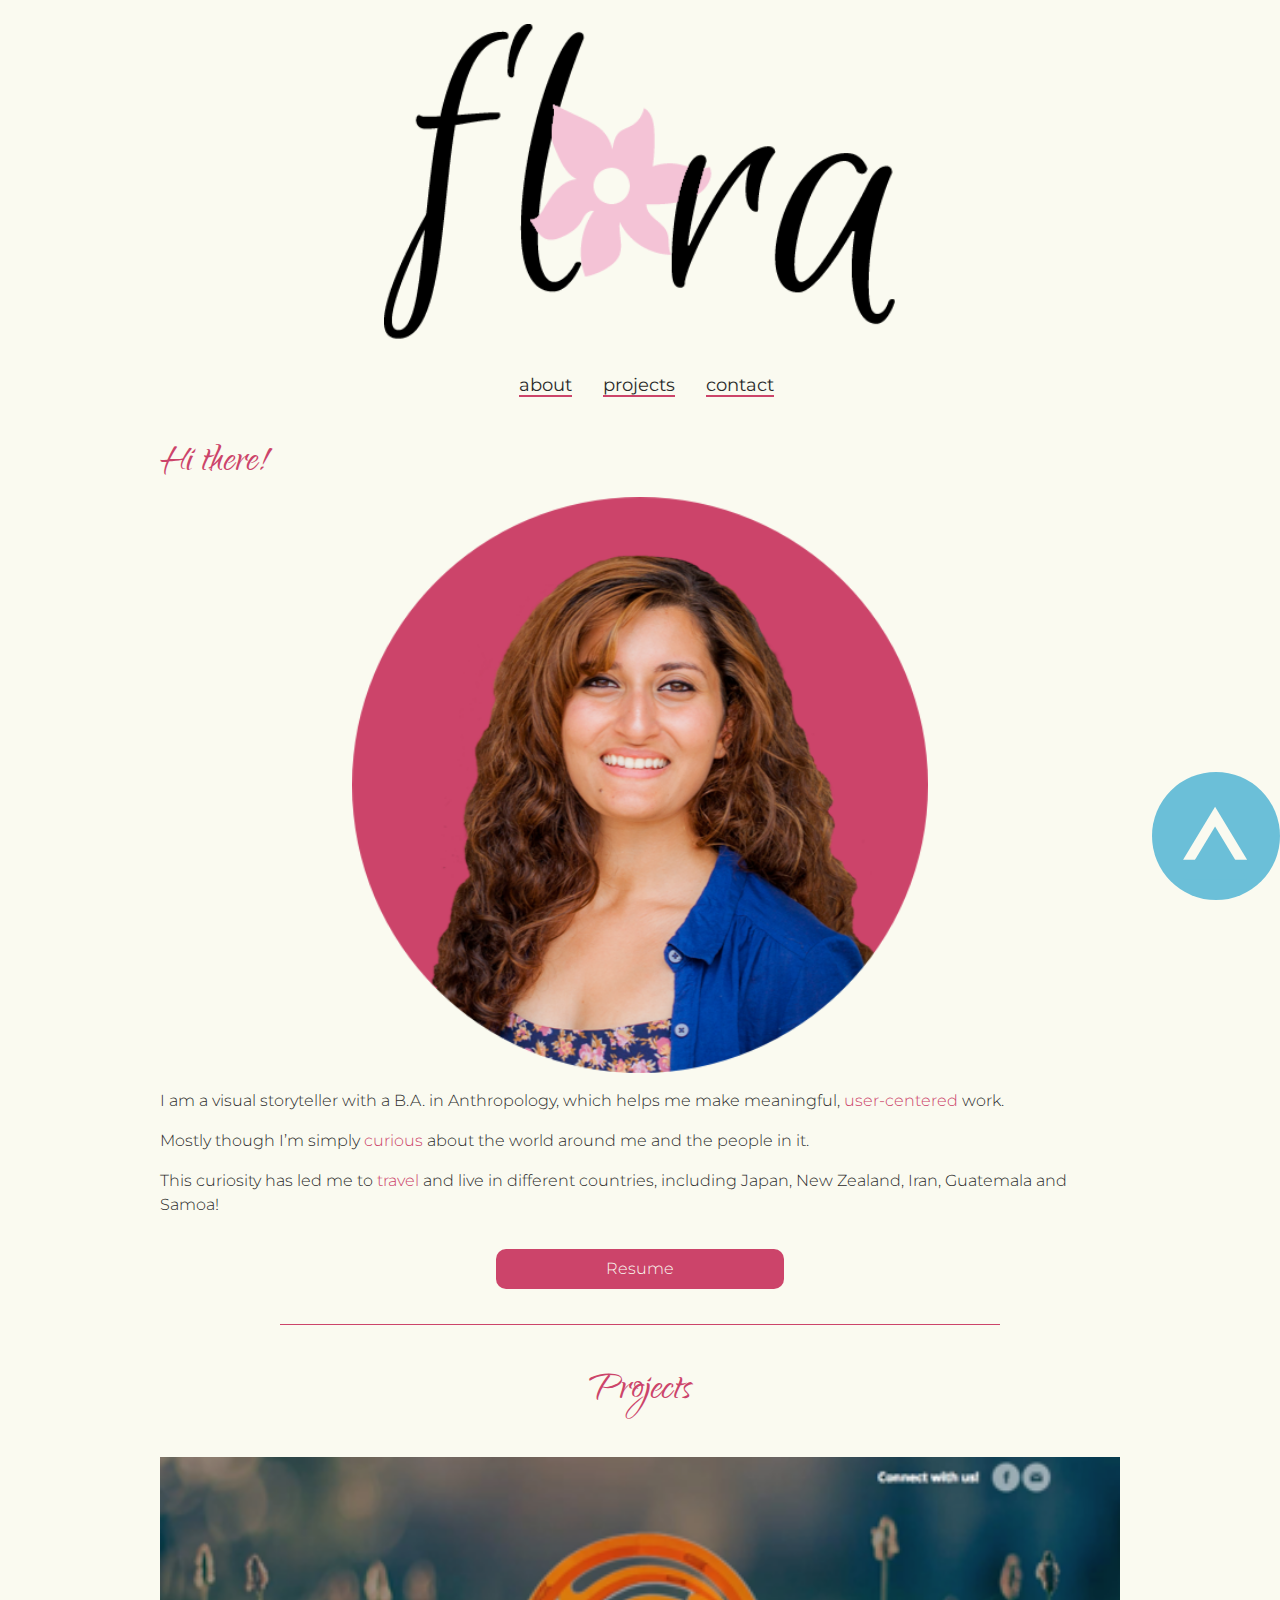
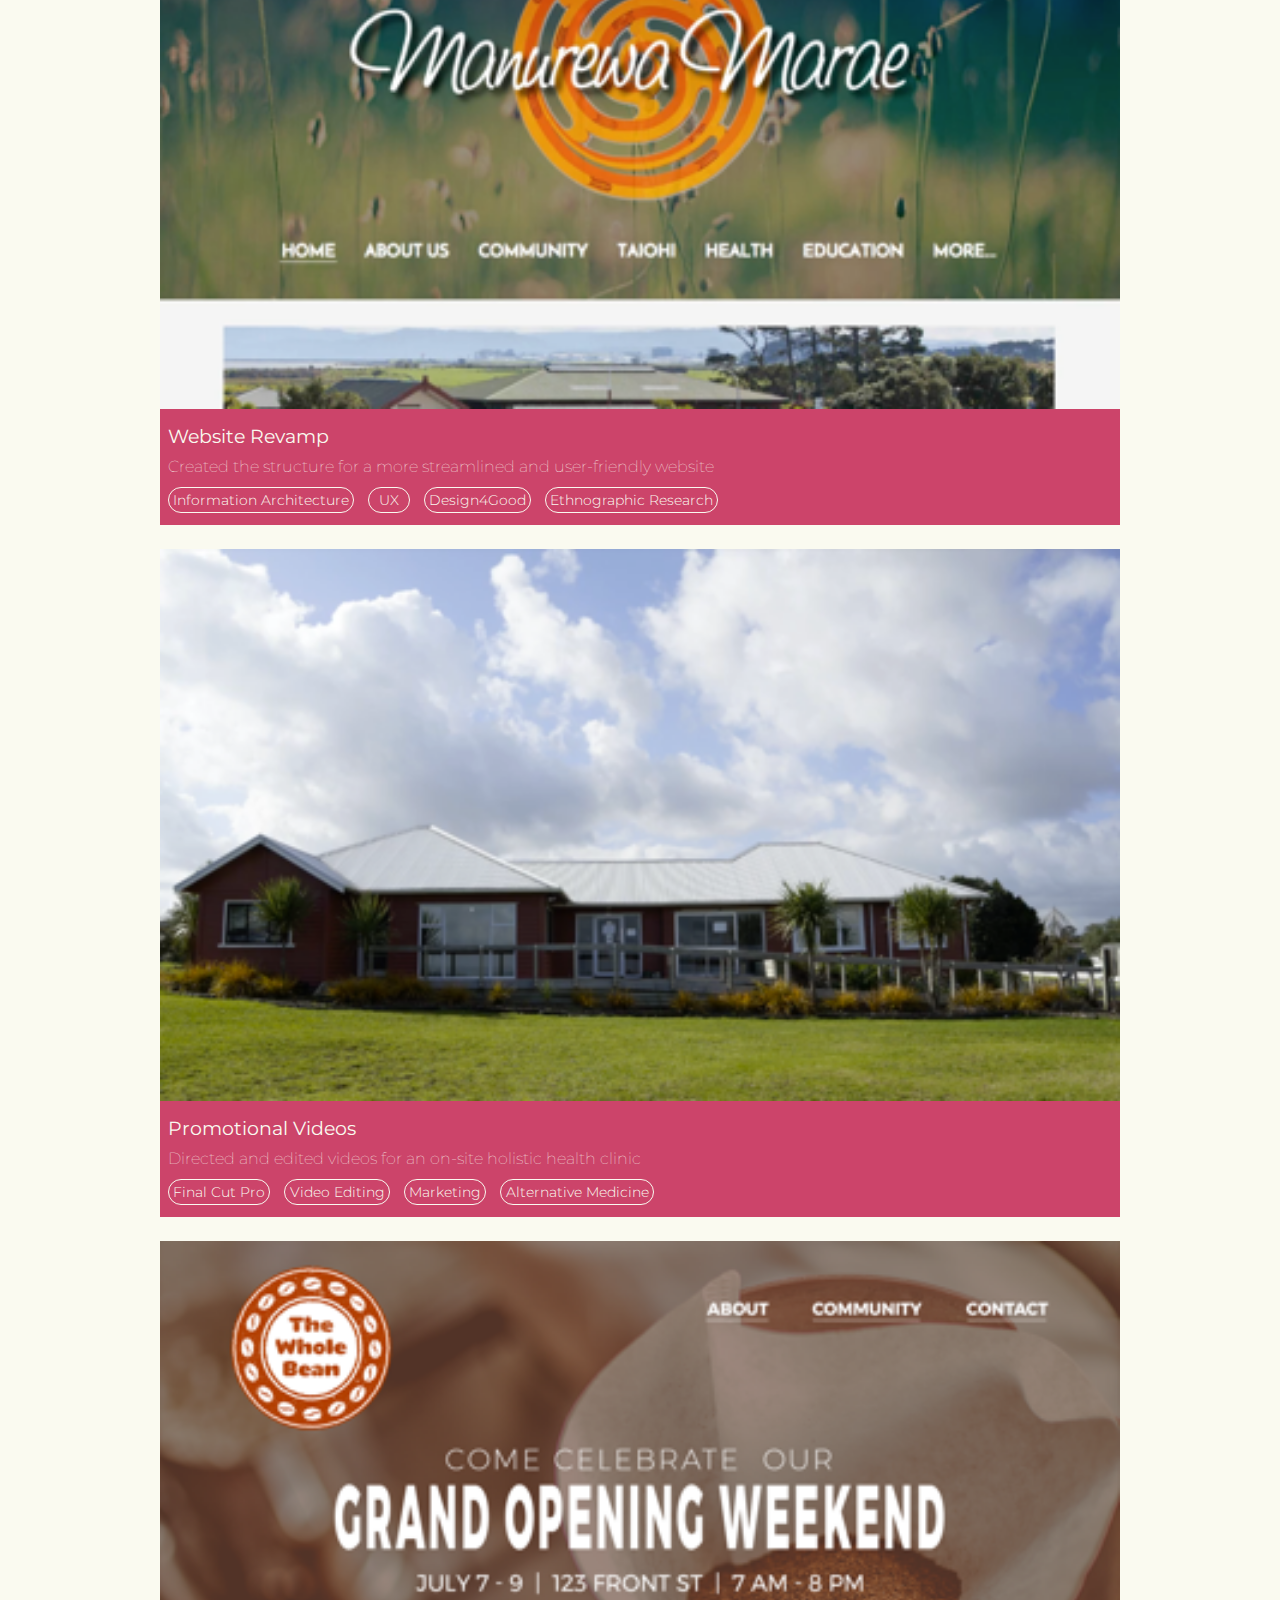
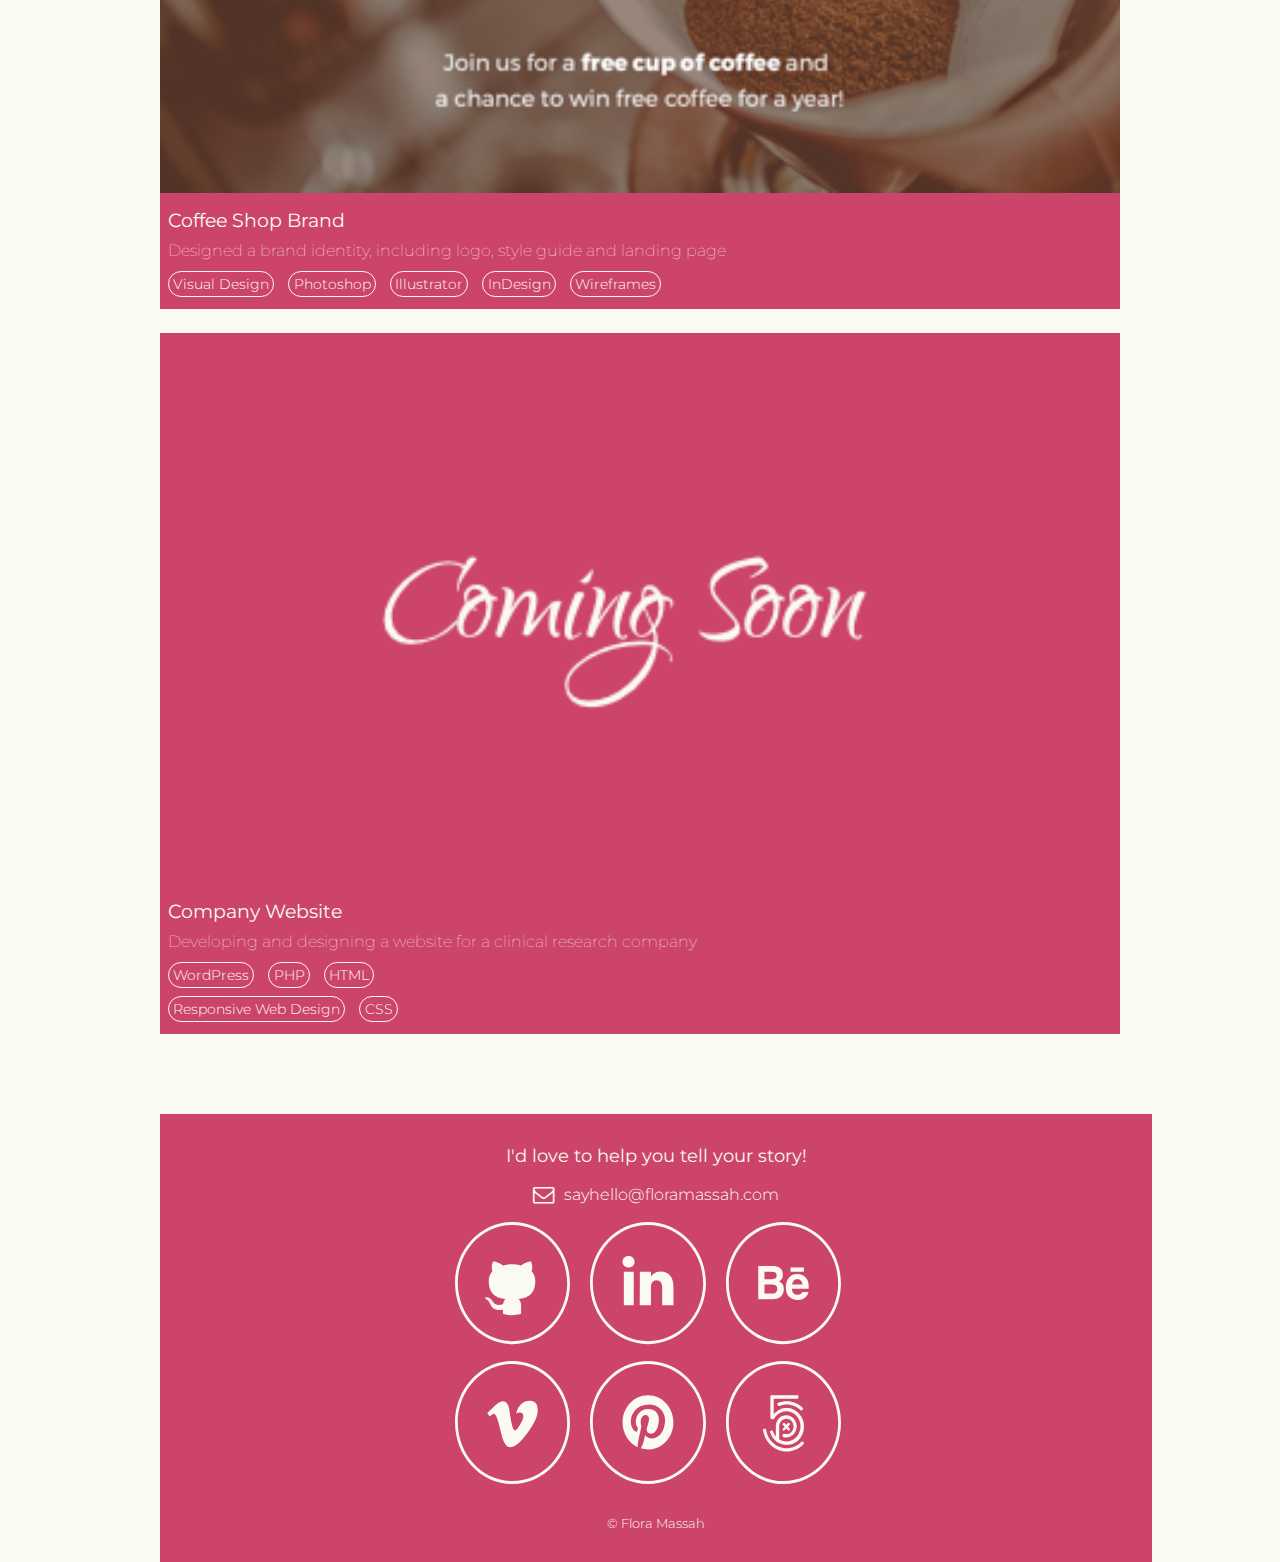
==== index.html @ 082629a6 "added jquery scroll to top" ====
<!doctype html>
<html class="no-js" lang="">
    <head>
        <meta charset="utf-8">
        <meta http-equiv="x-ua-compatible" content="ie=edge">
        <title>Flora Massah | Visual Storyteller</title>
        <meta name="description" content="">
        <meta name="viewport" content="width=device-width, initial-scale=1">

        <link rel="apple-touch-icon" href="apple-touch-icon.png">
        <!-- Place favicon.ico in the root directory -->

        <link rel="stylesheet" href="css/normalize.css">
        <link rel="stylesheet" href="css/main.css">
        <link rel="stylesheet" href="https://cdnjs.cloudflare.com/ajax/libs/font-awesome/4.7.0/css/font-awesome.min.css">
        <link href="https://fonts.googleapis.com/css?family=Montserrat:200,300,300i,400,500%7CQwigley" rel="stylesheet">
        <script src="js/vendor/modernizr-2.8.3.min.js"></script>
    </head>
    <body>
        <!--[if lt IE 8]>
            <p class="browserupgrade">You are using an <strong>outdated</strong> browser. Please <a href="http://browsehappy.com/">upgrade your browser</a> to improve your experience.</p>
        <![endif]-->

        <!-- Add your site or application content here -->
        
        <header id="mobile-nav">
            <h1 id="logo"><a href="#"><img src="img/flora-logo.svg" alt="flora logo"></a></h1>
                <ul class="nav">
                    <li><a href="#about">about</a></li>
                    <li><a href="#projects">projects</a></li>
                    <li><a href="#contact">contact</a></li>
                </ul>
        </header>

        <header id="desktop-nav">
            <nav>
                <ul>
                    <li><a href="#about">about</a></li>
                    <li><a href="#projects">projects</a></li>
                    <li><a href="index.html"><img src="img/flora-logo.png" id="logo" alt="flora logo"></a></li>
                    <li><a href="https://drive.google.com/file/d/0B3CVqld6lpgDQUM4UW9wa2tUMTQ/view?usp=sharing
" target="_blank">resume</a></li>
                    <li><a href="#contact">contact</a></li>
                </ul>
            </nav>
        </header>


        <main>
            <section id="mobile-about">
                <article class="about-description">
                    <h1>Hi there!</h1>
                    <figure class="about-photo">
                        <img src="img/mobile-photo.png" alt="flora photo">
                    </figure>                    
                    <p>I am a visual storyteller with a B.A. in Anthropology, which helps me make meaningful, <span>user-centered</span> work.</p>
                    <p>Mostly though I’m simply <span>curious</span> about the world around me and the people in it.</p>
                    <p>This curiosity has led me to <span>travel</span> and live in different countries, including Japan, New Zealand, Iran, Guatemala and Samoa!</p>
                    <a href="https://drive.google.com/file/d/0B3CVqld6lpgDQUM4UW9wa2tUMTQ/view?usp=sharing
" target="_blank"><button class="btn">Resume</button></a>
                </article>
                <div class="border"></div>
            </section>

            <section id="desktop-about">
                <article class="about-description">
                    <h1>Hi there!</h1>
                    <p>I am a visual storyteller with a B.A. in Anthropology, which helps me make meaningful, <span>user-centered</span> work.</p>
                    <p>Mostly though I’m simply <span>curious</span> about the world around me and the people in it.</p>
                    <p>This curiosity has led me to <span>travel</span> and live in different countries, including Japan, New Zealand, Iran, Guatemala and Samoa!</p>
                </article>
                <figure class="about-photo">
                    <img src="img/photo-no-bkgd.png" alt="flora photo">
                </figure>
            </section>

            <section id="projects">
                <h1>Projects</h1>
                <div class="work-card">
                    <img src="img/work-card-mm.png" alt="website revamped preview photo">
                    <article class="work-info">
                        <h3>Website Revamp</h3>
                        <p>Created the structure for a more streamlined and user-friendly website</p>
                        <ul>
                            <li>Information Architecture</li>
                            <li id="ux">UX</li>
                            <li>Design4Good</li>
                            <li>Ethnographic Research</li>
                        </ul>
                    </article>
                </div>
                <div class="work-card">
                    <img src="img/work-card-oranga.png" alt="promotional videos preview photo">
                    <article class="work-info">
                        <h3>Promotional Videos</h3>
                        <p>Directed and edited videos for an on-site holistic health clinic</p>
                        <ul>
                            <li>Final Cut Pro</li>
                            <li>Video Editing</li>
                            <li>Marketing</li>
                            <li>Alternative Medicine</li>
                        </ul>
                    </article>
                </div>
                <div class="work-card">
                    <img src="img/work-card-cafe.png" alt="coffee shop brand preview photo">
                    <article class="work-info">
                        <h3>Coffee Shop Brand</h3>
                        <p>Designed a brand identity, including logo, style guide and landing page</p>
                        <ul>
                            <li>Visual Design</li>
                            <li>Photoshop</li>
                            <li>Illustrator</li>
                            <li>InDesign</li>
                            <li>Wireframes</li>
                        </ul>
                    </article>
                </div>
                <div class="work-card">
                    <!--<div class="work-photo-preview" id="coming-soon"></div>-->
                    <img src="img/work-card-coming.png" alt="coming soon">
                    <article class="work-info">
                        <h3>Company Website</h3>
                        <p>Developing and designing a website for a clinical research company</p>
                        <ul>
                            <li>WordPress</li>
                            <li>PHP</li>
                            <li>HTML</li>
                            <br><li>Responsive Web Design</li>
                            <li>CSS</li></br>
                        </ul>
                    </article>
                </div>
                <a href="#" class="back-to-top" style="display: inline;">
                    <img src="img/scroll-to-top.svg">
                </a>
            </section>
            

            <footer id="contact">
                <h2>I'd love to help you tell your story!</h2>
                    <a href="mailto:flora.massah@gmail.com"><i class="fa fa-envelope-o fa-lg"></i>sayhello@floramassah.com</a>
                    <ul>
                        <li><a href="https://github.com/felor22" target="_blank"><img src="img/social-github.svg" alt="github icon"/></a></li>
                        <li><a href="https://www.linkedin.com/in/floramassah" target="_blank"><img src="img/social-linkedin.svg" alt="linkedin icon"/></a></li>
                        <li><a href="https://www.behance.net/floramassa47f7" target="_blank"><img src="img/social-behance.svg" alt="behance icon"/></a></li>
                    </ul>
                    <ul>
                        <li><a href="https://vimeo.com/floramassah" target="_blank"><img src="img/social-vimeo.svg" alt="vimeo icon"/></a></li>
                        <li><a href="https://www.pinterest.com/felor22/" target="_blank"><img src="img/social-pinterest.svg" alt="pinterest icon"/></a></li>
                        <li><a href="https://500px.com/floramassah" target="_blank"><img src="img/social-pixels.svg" alt="five hundred pixels icon"/></a></li>         
                    </ul>
                    <p>© Flora Massah</p>
            </footer>

        </main>


        <script src="https://code.jquery.com/jquery-1.12.0.min.js"></script>
        <script>window.jQuery || document.write('<script src="js/vendor/jquery-1.12.0.min.js"><\/script>')</script>
        <script src="js/plugins.js"></script>
        <script src="js/main.js"></script>

        <!-- Google Analytics: change UA-XXXXX-X to be your site's ID. -->
        <script>
            (function(b,o,i,l,e,r){b.GoogleAnalyticsObject=l;b[l]||(b[l]=
            function(){(b[l].q=b[l].q||[]).push(arguments)});b[l].l=+new Date;
            e=o.createElement(i);r=o.getElementsByTagName(i)[0];
            e.src='https://www.google-analytics.com/analytics.js';
            r.parentNode.insertBefore(e,r)}(window,document,'script','ga'));
            ga('create','UA-XXXXX-X','auto');ga('send','pageview');
        </script>
    </body>
</html>
---- css/main.css ----
/*! HTML5 Boilerplate v5.3.0 | MIT License | https://html5boilerplate.com/ */

/*
 * What follows is the result of much research on cross-browser styling.
 * Credit left inline and big thanks to Nicolas Gallagher, Jonathan Neal,
 * Kroc Camen, and the H5BP dev community and team.
 */

/* ==========================================================================
   Base styles: opinionated defaults
   ========================================================================== */

html {
    color: #222;
    font-size: 1em;
    line-height: 1.4;
}

/*
 * Remove text-shadow in selection highlight:
 * https://twitter.com/miketaylr/status/12228805301
 *
 * These selection rule sets have to be separate.
 * Customize the background color to match your design.
 */

::-moz-selection {
    background: #b3d4fc;
    text-shadow: none;
}

::selection {
    background: #b3d4fc;
    text-shadow: none;
}

/*
 * A better looking default horizontal rule
 */

hr {
    display: block;
    height: 1px;
    border: 0;
    border-top: 1px solid #ccc;
    margin: 1em 0;
    padding: 0;
}

/*
 * Remove the gap between audio, canvas, iframes,
 * images, videos and the bottom of their containers:
 * https://github.com/h5bp/html5-boilerplate/issues/440
 */

audio,
canvas,
iframe,
img,
svg,
video {
    vertical-align: middle;
}

/*
 * Remove default fieldset styles.
 */

fieldset {
    border: 0;
    margin: 0;
    padding: 0;
}

/*
 * Allow only vertical resizing of textareas.
 */

textarea {
    resize: vertical;
}

/* ==========================================================================
   Browser Upgrade Prompt
   ========================================================================== */

.browserupgrade {
    margin: 0.2em 0;
    background: #ccc;
    color: #000;
    padding: 0.2em 0;
}

/* ==========================================================================
   Author's custom styles
   ========================================================================== */


/* COLORS =======================================
Pink: #cc446a;
Light Cream: #fafaf0;
Light Blue: #;
================================================ */

/* Global ======================================= */
body,html {
    font-family: 'Montserrat', sans-serif;
    font-size: 16px;
    color: #2a2a2a;
    background-color: #fafaf0;
}

a {
    text-decoration: none;
    color: #2a2a2a;
}

p {
    font-size: 1em;
    line-height: 1.5;
    font-weight: 300;
}

h1 {
    color: #cc446a;
    font-size: 3em;
    font-family: 'Qwigley', cursive;
    font-weight: normal;
}

h3 {
    color: #fafaf0;
    font-size: 1.2em;
    font-weight: 400;
}

h2 {
    color: #fafaf0;
    font-size: 1.1em;
    font-weight: 400;
}

img {
    width: 100%;
    height: auto;
}

/* Header ======================================= */
#desktop-nav {
    display: none;
}

header {
    width: 100%;
    margin: 0 auto;
}

#logo {
    text-align: center;
    margin-top: 0.5em;
}

header img {
    width: 40%;
}

.nav {
    text-align: center;
}

.nav li {
    display: inline;
    margin-right: 1.7em;
}

.nav li a {
    font-size: 1.1em;
    font-weight: 400;
    border-bottom: 2px solid #cc446a;
}

/* Main Content ================================== */
main {
    width: 96%;
    padding: 0 2%;
    margin: auto;
    max-width: 960px;
}

/* About ============================== */
#desktop-about {
    display: none;
}

#mobile-about h1 {
    margin-bottom: 0;
}

#mobile-about p {
    text-align: left;
}

.about-photo {
    width: 60%;
    margin: 0 auto;
    height: auto;
}

#mobile-about span {
    color: #cc446a;
}

.btn {
    background-color: #cc446a;
    width: 30%;
    height: 2.5em;
    border: none;
    border-radius: 10px;
    color: #fafaf0;
    display: block;
    text-align: center;
    font-weight: 300;
    /*box-shadow: 2px 2px 0px #dadada;*/
    margin: 2em auto;
}

.border {
    width: 75%;
    margin: 0 auto;
    border-bottom: solid 1px #cc446a;
    padding-bottom: 0.2em;
}

/* Work ============================== */

#projects h1 {
    text-align: center;
}

.work-card {
    background-color: #cc446a;
    margin-bottom: 1.5em;
    color: #fafaf0;
}

.work-card img {
    width: 100%;
    height: auto;
    margin: 0;
    padding: 0;
}

.work-card h3 {
    margin-top: 0.75em;
    margin-bottom: 0.25em;
}

.work-card p {
    margin-top: 0;
    margin-bottom: 0.25em;
    font-weight: lighter;
}

.work-card ul {
    padding: 0;
    margin: 0;
}

.work-info {
    padding: 0 0.5em 0.5em 0.5em;
}

.work-info li {
    display: inline;
    text-align: left;
    border: solid 1px #fafaf0; 
    border-radius: 30px;
    padding: 0.3em;
    margin-right: 0.76em;
    line-height: 2.5em;
    font-weight: 300;
    font-size: 0.85em;
}

#ux {
    padding: 0.3em 0.7em;    
}

.back-to-top {
    margin: 0;
    position: fixed;
    bottom: 0;
    right: 0;
    width: 10%;
    height: auto;
    z-index: 100;    
}

/*#coming-soon {
    width: 100%;
    height: auto;
    background-color: #cc446a;
}*/

/* Footer ============================== */

footer {
    width: 100%;
    margin: auto;
    background-color: #cc446a;
    margin-top: 5em;
    padding: 1em;
    text-align: center;
}

footer img {
    width: 12%;
    height: auto;
}

footer ul {
    margin-top: 1em;
    padding: 0;
}

footer li {
    display: inline;
    margin-right: 1em;
}

footer a, footer p {
    color: #fafaf0;
    font-weight: 300;
}

i {
    padding-right: 0.5em;
}

footer p {
    font-size: 0.8em;
    padding-top: 1em;
}

/* ==========================================================================
   Helper classes
   ========================================================================== */

/*
 * Hide visually and from screen readers
 */

.hidden {
    display: none !important;
}

/*
 * Hide only visually, but have it available for screen readers:
 * http://snook.ca/archives/html_and_css/hiding-content-for-accessibility
 */

.visuallyhidden {
    border: 0;
    clip: rect(0 0 0 0);
    height: 1px;
    margin: -1px;
    overflow: hidden;
    padding: 0;
    position: absolute;
    width: 1px;
}

/*
 * Extends the .visuallyhidden class to allow the element
 * to be focusable when navigated to via the keyboard:
 * https://www.drupal.org/node/897638
 */

.visuallyhidden.focusable:active,
.visuallyhidden.focusable:focus {
    clip: auto;
    height: auto;
    margin: 0;
    overflow: visible;
    position: static;
    width: auto;
}

/*
 * Hide visually and from screen readers, but maintain layout
 */

.invisible {
    visibility: hidden;
}

/*
 * Clearfix: contain floats
 *
 * For modern browsers
 * 1. The space content is one way to avoid an Opera bug when the
 *    `contenteditable` attribute is included anywhere else in the document.
 *    Otherwise it causes space to appear at the top and bottom of elements
 *    that receive the `clearfix` class.
 * 2. The use of `table` rather than `block` is only necessary if using
 *    `:before` to contain the top-margins of child elements.
 */

.clearfix:before,
.clearfix:after {
    content: " "; /* 1 */
    display: table; /* 2 */
}

.clearfix:after {
    clear: both;
}

/* ==========================================================================
   EXAMPLE Media Queries for Responsive Design.
   These examples override the primary ('mobile first') styles.
   Modify as content requires.
   ========================================================================== */

@media only screen and (min-width: 35em) {
    /* Style adjustments for viewports that meet the condition */
}

@media print,
       (-webkit-min-device-pixel-ratio: 1.25),
       (min-resolution: 1.25dppx),
       (min-resolution: 120dpi) {
    /* Style adjustments for high resolution devices */
}

/* ==========================================================================
   Print styles.
   Inlined to avoid the additional HTTP request:
   http://www.phpied.com/delay-loading-your-print-css/
   ========================================================================== */

@media print {
    *,
    *:before,
    *:after,
    *:first-letter,
    *:first-line {
        background: transparent !important;
        color: #000 !important; /* Black prints faster:
                                   http://www.sanbeiji.com/archives/953 */
        box-shadow: none !important;
        text-shadow: none !important;
    }

    a,
    a:visited {
        text-decoration: underline;
    }

    a[href]:after {
        content: " (" attr(href) ")";
    }

    abbr[title]:after {
        content: " (" attr(title) ")";
    }

    /*
     * Don't show links that are fragment identifiers,
     * or use the `javascript:` pseudo protocol
     */

    a[href^="#"]:after,
    a[href^="javascript:"]:after {
        content: "";
    }

    pre,
    blockquote {
        border: 1px solid #999;
        page-break-inside: avoid;
    }

    /*
     * Printing Tables:
     * http://css-discuss.incutio.com/wiki/Printing_Tables
     */

    thead {
        display: table-header-group;
    }

    tr,
    img {
        page-break-inside: avoid;
    }

    img {
        max-width: 100% !important;
    }

    p,
    h2,
    h3 {
        orphans: 3;
        widows: 3;
    }

    h2,
    h3 {
        page-break-after: avoid;
    }
}
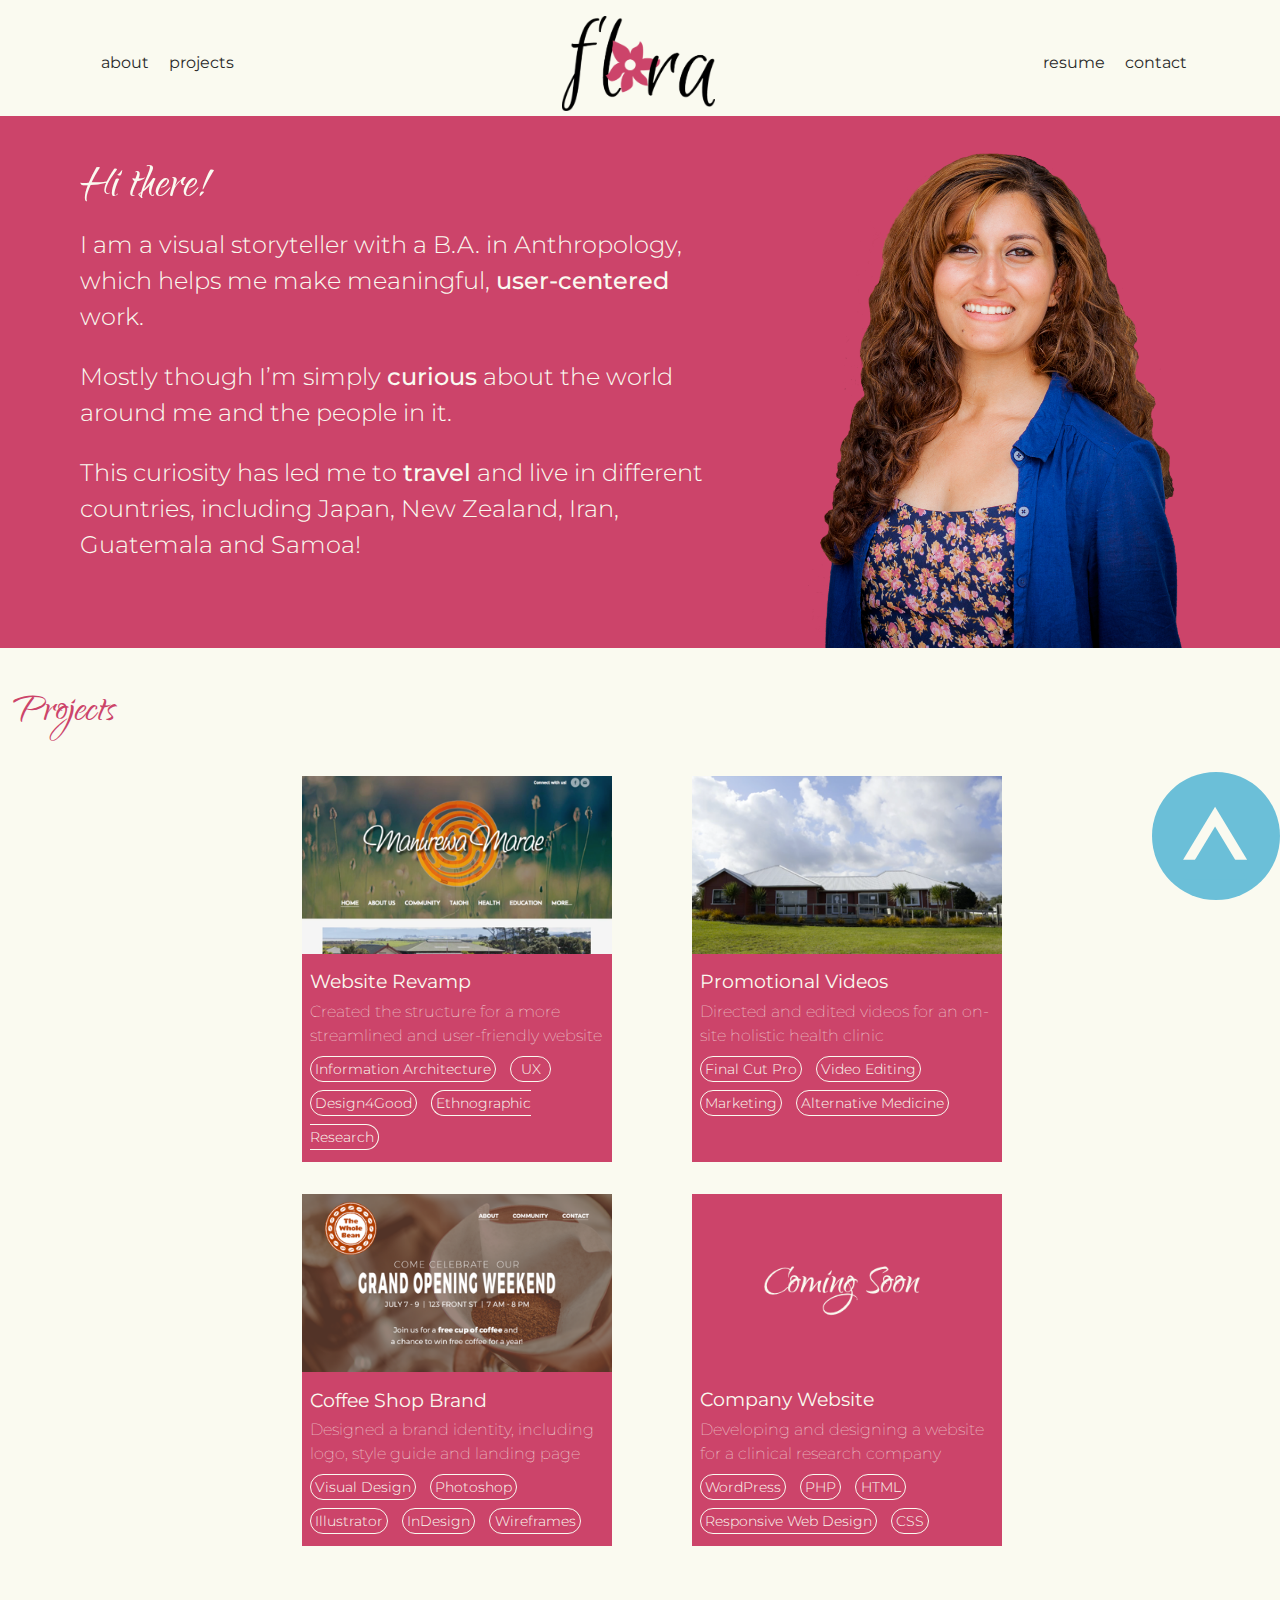
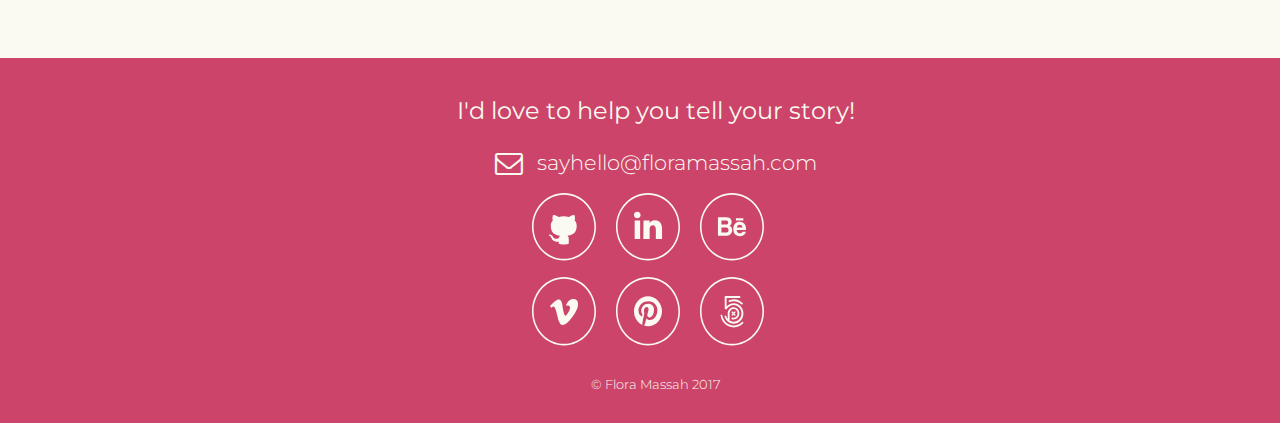
==== commit 0195a6a3: "added tablet and desktop versions" ====
--- a/index.html
+++ b/index.html
@@ -23,8 +23,8 @@
 
         <!-- Add your site or application content here -->
         
-        <header id="mobile-nav">
-            <h1 id="logo"><a href="#"><img src="img/flora-logo.svg" alt="flora logo"></a></h1>
+        <header id="mobile-header">
+            <h1 id="logo"><a href="#"><img src="img/flora-logo.png" alt="flora logo"></a></h1>
                 <ul class="nav">
                     <li><a href="#about">about</a></li>
                     <li><a href="#projects">projects</a></li>
@@ -32,16 +32,16 @@
                 </ul>
         </header>
 
-        <header id="desktop-nav">
+        <header id="header">
             <nav>
-                <ul>
-                    <li><a href="#about">about</a></li>
-                    <li><a href="#projects">projects</a></li>
-                    <li><a href="index.html"><img src="img/flora-logo.png" id="logo" alt="flora logo"></a></li>
-                    <li><a href="https://drive.google.com/file/d/0B3CVqld6lpgDQUM4UW9wa2tUMTQ/view?usp=sharing
+            <ul>
+                <li><a href="#about">about</a></li>
+                <li><a href="#projects">projects</a></li>
+                <li><a href="index.html"><img src="img/flora-logo.png" id="logo" alt="flora logo"></a></li>
+                <li><a href="https://drive.google.com/file/d/0B3CVqld6lpgDQUM4UW9wa2tUMTQ/view?usp=sharing
 " target="_blank">resume</a></li>
-                    <li><a href="#contact">contact</a></li>
-                </ul>
+                <li><a href="#contact">contact</a></li>
+            </ul>
             </nav>
         </header>
 
@@ -76,6 +76,7 @@
 
             <section id="projects">
                 <h1>Projects</h1>
+                <div class="work-grid">
                 <div class="work-card">
                     <img src="img/work-card-mm.png" alt="website revamped preview photo">
                     <article class="work-info">
@@ -131,7 +132,8 @@
                         </ul>
                     </article>
                 </div>
-                <a href="#" class="back-to-top" style="display: inline;">
+                </div>
+                <a href="#" class="back-to-top">
                     <img src="img/scroll-to-top.svg">
                 </a>
             </section>
@@ -150,7 +152,7 @@
                         <li><a href="https://www.pinterest.com/felor22/" target="_blank"><img src="img/social-pinterest.svg" alt="pinterest icon"/></a></li>
                         <li><a href="https://500px.com/floramassah" target="_blank"><img src="img/social-pixels.svg" alt="five hundred pixels icon"/></a></li>         
                     </ul>
-                    <p>© Flora Massah</p>
+                    <p>© Flora Massah 2017</p>
             </footer>
 
         </main>
--- a/css/main.css
+++ b/css/main.css
@@ -99,7 +99,7 @@
 /* COLORS =======================================
 Pink: #cc446a;
 Light Cream: #fafaf0;
-Light Blue: #;
+Light Blue: #6BBFD8;
 ================================================ */
 
 /* Global ======================================= */
@@ -146,7 +146,7 @@
 }
 
 /* Header ======================================= */
-#desktop-nav {
+#header {
     display: none;
 }
 
@@ -162,6 +162,7 @@
 
 header img {
     width: 40%;
+    height: auto;
 }
 
 .nav {
@@ -180,16 +181,27 @@
 }
 
 /* Main Content ================================== */
-main {
+/*main {
     width: 96%;
     padding: 0 2%;
     margin: auto;
     max-width: 960px;
+}*/
+
+main {
+    width: 100%;
+    padding: 0;
+    margin: 0;
 }
 
 /* About ============================== */
 #desktop-about {
     display: none;
+}
+
+#mobile-about {
+    width: 96%;
+    padding: 0 2%;
 }
 
 #mobile-about h1 {
@@ -231,7 +243,7 @@
     padding-bottom: 0.2em;
 }
 
-/* Work ============================== */
+/* Projects ============================== */
 
 #projects h1 {
     text-align: center;
@@ -239,7 +251,7 @@
 
 .work-card {
     background-color: #cc446a;
-    margin-bottom: 1.5em;
+    margin-bottom: 2em;
     color: #fafaf0;
 }
 
@@ -422,8 +434,193 @@
    Modify as content requires.
    ========================================================================== */
 
-@media only screen and (min-width: 35em) {
+@media only screen and (min-width: 768px) {
     /* Style adjustments for viewports that meet the condition */
+
+/* Nav Flexbox ==============================    
+    #mobile-header {
+        display: none;
+    }
+
+    #header {
+        display: flex;
+        justify-content: center;
+        padding: 0.5em 0;
+    }
+
+    #header img {
+        width: 20%;
+        height: auto;
+    }
+
+    #header nav {
+        display: flex; 
+        align-items: center;
+    }
+*/
+
+/* Nav ==============================   */
+    #mobile-header {
+        display: none;
+    } 
+
+    #header {
+        display: block;
+    }
+
+    nav {
+        height: 100px;
+        top: 0;
+        left: 0;
+        border-bottom: 3px solid #cc446a;
+    }
+
+    nav ul {
+        list-style: none;
+        text-align: center;
+        margin-right: 1em;
+    }
+    
+    nav ul li {
+        display: inline-block;
+        vertical-align: middle;
+        margin-right: 1em;
+    }
+
+    nav a:hover {
+        color: #cc446a;
+    }
+    
+
+    #header img {
+        width: 20%;
+        height: auto;
+        margin: 0;
+        padding: 0;
+    }
+
+/* About ============================== */
+    #mobile-about {
+        display: none;
+    }
+
+    #desktop-about {
+        display: flex;
+        background-color: #cc446a;
+        margin: 0;
+        padding: 0;
+    }
+
+    .about-description h1 {
+        color: #fafaf0;
+        margin-bottom: 0;
+        margin-top: 0.5em;
+    } 
+
+    .about-description p {
+        margin-top: 0;
+        font-size: 1.1em;
+    }
+
+    .about-description {
+        width: 50%;
+        padding-left: 5em;
+        margin: 0;
+        color: #fafaf0;
+        font-size: 1em;
+    }
+
+    span {
+        font-weight: 500;
+    }
+
+    .about-photo {
+        display: flex;
+        width: 30%;
+        height: auto;
+        padding-top: 2em;
+        align-items: flex-end;
+        padding-bottom: 0;
+        margin-bottom: 0;
+    }
+
+/* Projects ============================== */
+    #projects {
+        display: flex;
+        justify-content: center;
+        background-image: url("bkgd-icons.png");
+    }
+
+    #projects h1 {
+        font-size: 3em;
+    }
+
+    .work-grid {
+        width: 90%;
+        display: flex;
+        justify-content: center;
+        flex-wrap: wrap;
+        padding-top: 8em;
+    }
+
+    .work-card {
+        width: 310px;
+        height: auto;
+        margin-right: 1em;
+    }
+
+/* Footer ============================== */
+    footer h2 {
+        font-size: 1.4em;
+    }
+
+    footer a {
+        font-size: 1.3em;
+    }
+
+    footer img {
+        width: 7%;
+        height: auto;
+    }
+}  
+
+@media only screen and (min-width: 960px) {
+
+/* Nav ============================== */   
+    #header {
+        border-bottom: 2px solid #cc446a;
+    }
+
+/* About ============================== */   
+    .about-description h1 {
+        font-size: 3.5em;
+    }
+
+    .about-description p {
+        font-size: 1.5em;
+    }
+
+/* Projects ============================== */   
+    .work-card {
+        margin-right: 5em;
+    }
+
+    .work-card:hover {
+        opacity: 0.7;
+        background: #6BBFD8;
+        cursor: pointer;
+    }
+
+/* Footer ============================== */   
+    footer img {
+        width: 5%;
+        height: auto;
+    }
+
+    footer h2 {
+        font-size: 1.5em;
+    }
+
 }
 
 @media print,
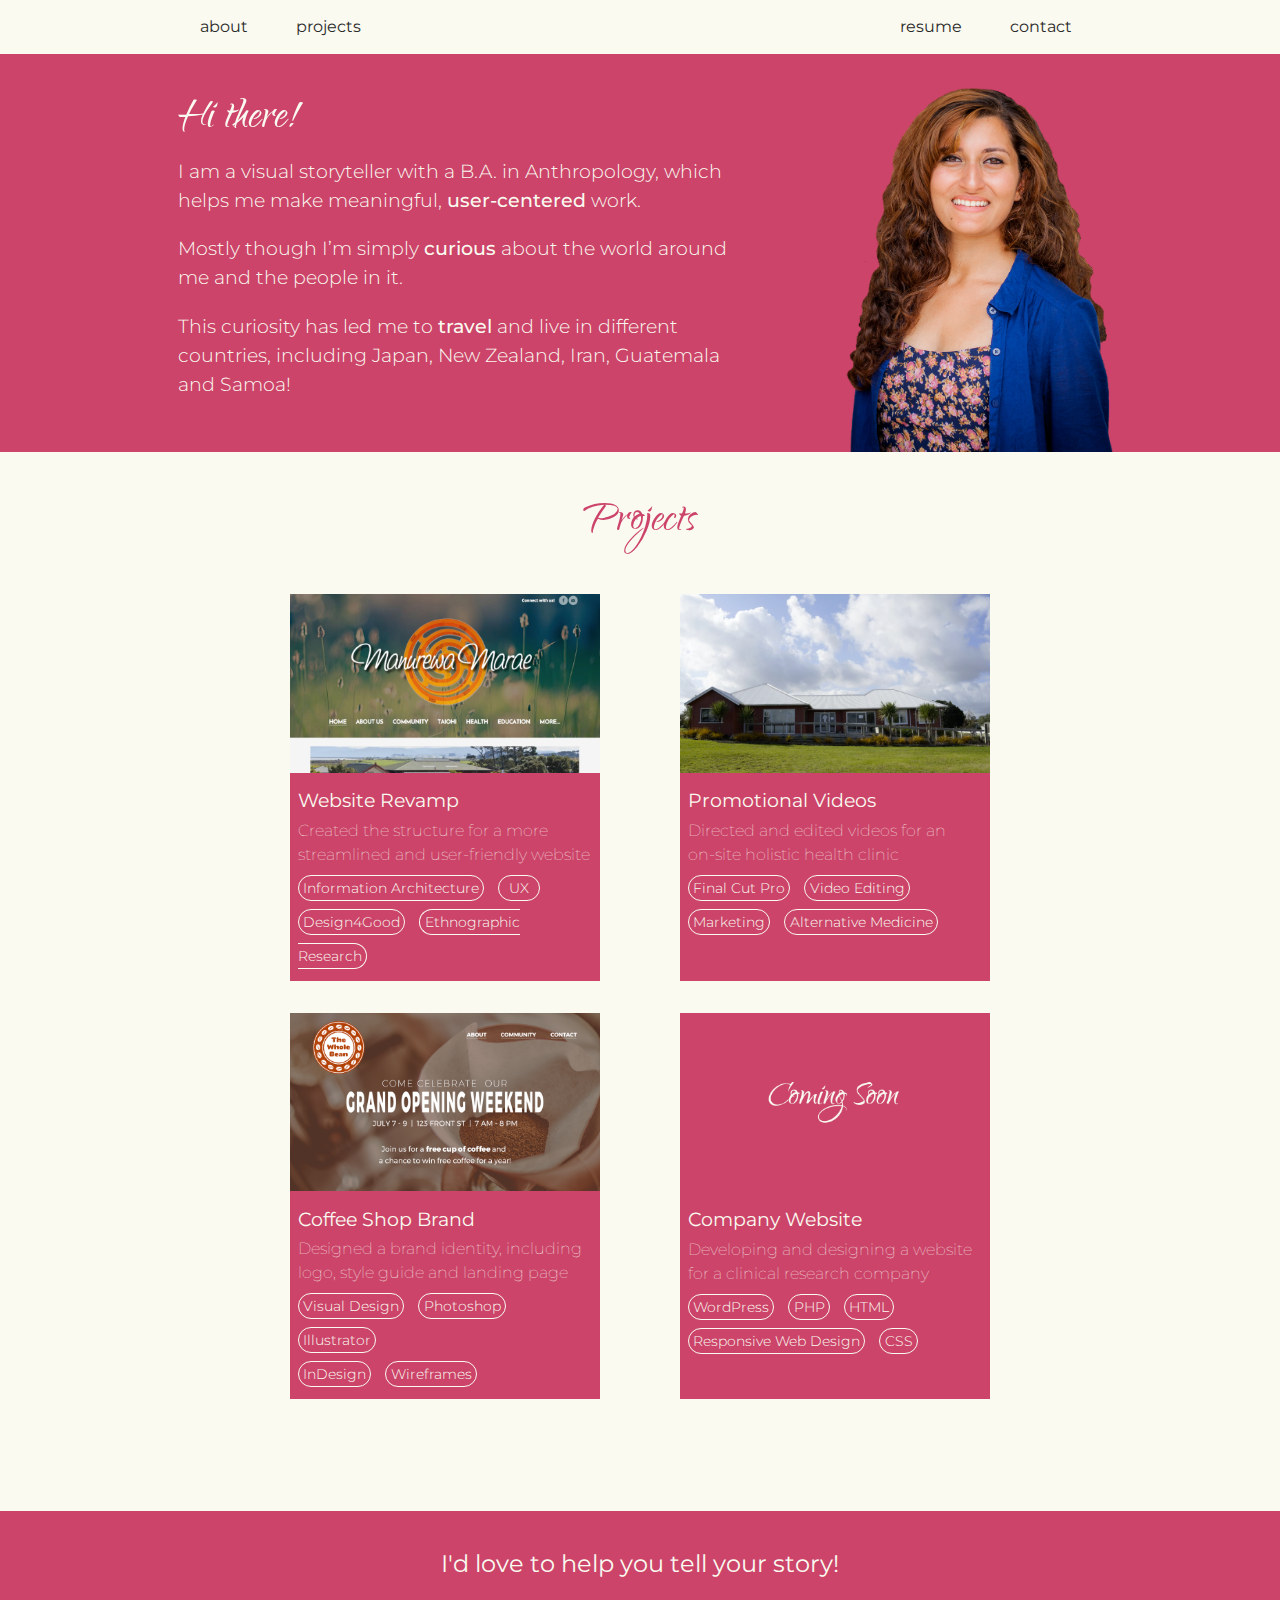
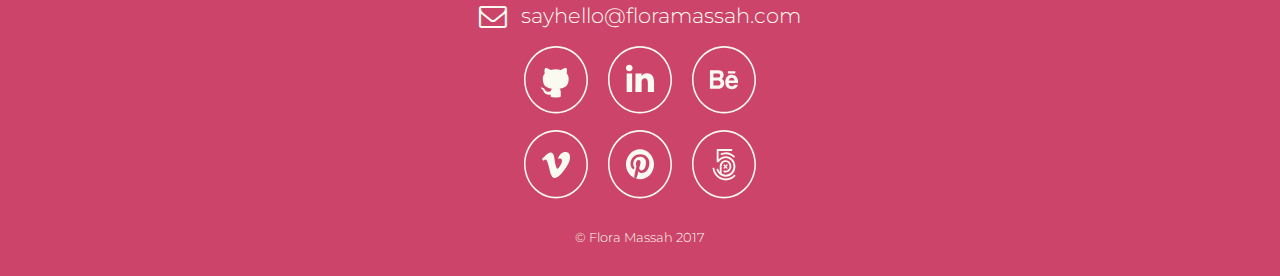
==== commit 393a698e: "everything fixed except nav" ====
--- a/index.html
+++ b/index.html
@@ -32,18 +32,38 @@
                 </ul>
         </header>
 
-        <header id="header">
+        <!--<header id="header">
             <nav>
             <ul>
                 <li><a href="#about">about</a></li>
                 <li><a href="#projects">projects</a></li>
-                <li><a href="index.html"><img src="img/flora-logo.png" id="logo" alt="flora logo"></a></li>
+                <li id="logo"><a href="index.html"><img src="img/flora-logo.png" id="logo" alt="flora logo"></a></li>
                 <li><a href="https://drive.google.com/file/d/0B3CVqld6lpgDQUM4UW9wa2tUMTQ/view?usp=sharing
 " target="_blank">resume</a></li>
                 <li><a href="#contact">contact</a></li>
             </ul>
             </nav>
-        </header>
+        </header>-->
+
+        <header id="header">
+            <div id="nav-wrapper">
+                <ul class="left-nav">
+                    <li><a href="#about">about</a></li>
+                    <li><a href="#projects">projects</a></li>
+                </ul>
+
+                <figure class="logo">
+                    <a href="#"><img src="img/flora-logo.png" alt="flora logo"></a>
+                </figure>
+
+                <ul class="right-nav">
+                    <li><a href="https://drive.google.com/file/d/0B3CVqld6lpgDQUM4UW9wa2tUMTQ/view?usp=sharing
+        " target="_blank">resume</a></li>
+                    <li><a href="#contact">contact</a></li>
+                </ul>
+            </div>
+        </header>       
+
 
 
         <main>
@@ -63,75 +83,80 @@
             </section>
 
             <section id="desktop-about">
-                <article class="about-description">
-                    <h1>Hi there!</h1>
-                    <p>I am a visual storyteller with a B.A. in Anthropology, which helps me make meaningful, <span>user-centered</span> work.</p>
-                    <p>Mostly though I’m simply <span>curious</span> about the world around me and the people in it.</p>
-                    <p>This curiosity has led me to <span>travel</span> and live in different countries, including Japan, New Zealand, Iran, Guatemala and Samoa!</p>
-                </article>
-                <figure class="about-photo">
-                    <img src="img/photo-no-bkgd.png" alt="flora photo">
-                </figure>
+                <div class="about-wrapper">
+                    <article class="about-description">
+                        <h1>Hi there!</h1>
+                        <p>I am a visual storyteller with a B.A. in Anthropology, which helps me make meaningful, <span>user-centered</span> work.</p>
+                        <p>Mostly though I’m simply <span>curious</span> about the world around me and the people in it.</p>
+                        <p>This curiosity has led me to <span>travel</span> and live in different countries, including Japan, New Zealand, Iran, Guatemala and Samoa!</p>
+                    </article>
+                    <figure class="about-photo">
+                        <img src="img/photo-no-bkgd.png" alt="flora photo">
+                        <!--<img src="img/photo-circle.png" alt="flora photo">-->
+                    </figure>
+                </div>
             </section>
 
             <section id="projects">
                 <h1>Projects</h1>
-                <div class="work-grid">
-                <div class="work-card">
-                    <img src="img/work-card-mm.png" alt="website revamped preview photo">
-                    <article class="work-info">
-                        <h3>Website Revamp</h3>
-                        <p>Created the structure for a more streamlined and user-friendly website</p>
-                        <ul>
-                            <li>Information Architecture</li>
-                            <li id="ux">UX</li>
-                            <li>Design4Good</li>
-                            <li>Ethnographic Research</li>
-                        </ul>
-                    </article>
-                </div>
-                <div class="work-card">
-                    <img src="img/work-card-oranga.png" alt="promotional videos preview photo">
-                    <article class="work-info">
-                        <h3>Promotional Videos</h3>
-                        <p>Directed and edited videos for an on-site holistic health clinic</p>
-                        <ul>
-                            <li>Final Cut Pro</li>
-                            <li>Video Editing</li>
-                            <li>Marketing</li>
-                            <li>Alternative Medicine</li>
-                        </ul>
-                    </article>
-                </div>
-                <div class="work-card">
-                    <img src="img/work-card-cafe.png" alt="coffee shop brand preview photo">
-                    <article class="work-info">
-                        <h3>Coffee Shop Brand</h3>
-                        <p>Designed a brand identity, including logo, style guide and landing page</p>
-                        <ul>
-                            <li>Visual Design</li>
-                            <li>Photoshop</li>
-                            <li>Illustrator</li>
-                            <li>InDesign</li>
-                            <li>Wireframes</li>
-                        </ul>
-                    </article>
-                </div>
-                <div class="work-card">
-                    <!--<div class="work-photo-preview" id="coming-soon"></div>-->
-                    <img src="img/work-card-coming.png" alt="coming soon">
-                    <article class="work-info">
-                        <h3>Company Website</h3>
-                        <p>Developing and designing a website for a clinical research company</p>
-                        <ul>
-                            <li>WordPress</li>
-                            <li>PHP</li>
-                            <li>HTML</li>
-                            <br><li>Responsive Web Design</li>
-                            <li>CSS</li></br>
-                        </ul>
-                    </article>
-                </div>
+                <div class="work-wrapper">
+                    <div class="work-grid">
+                        <div class="work-card">
+                            <img src="img/work-card-mm.png" alt="website revamped preview photo">
+                            <article class="work-info">
+                                <h3>Website Revamp</h3>
+                                <p>Created the structure for a more streamlined and user-friendly website</p>
+                                <ul>
+                                    <li>Information Architecture</li>
+                                    <li id="ux">UX</li>
+                                    <br><li>Design4Good</li>
+                                    <li>Ethnographic Research</li></br>
+                                </ul>
+                            </article>
+                        </div>
+                        <div class="work-card">
+                            <img src="img/work-card-oranga.png" alt="promotional videos preview photo">
+                            <article class="work-info">
+                                <h3>Promotional Videos</h3>
+                                <p>Directed and edited videos for an <br>on-site holistic health clinic</br></p>
+                                <ul>
+                                    <li>Final Cut Pro</li>
+                                    <li>Video Editing</li>
+                                    <br><li>Marketing</li>
+                                    <li>Alternative Medicine</li></br>
+                                </ul>
+                            </article>
+                        </div>
+                        <div class="work-card">
+                            <img src="img/work-card-cafe.png" alt="coffee shop brand preview photo">
+                            <article class="work-info">
+                                <h3>Coffee Shop Brand</h3>
+                                <p>Designed a brand identity, including logo, style guide and landing page</p>
+                                <ul>
+                                    <li>Visual Design</li>
+                                    <li>Photoshop</li>
+                                    <li>Illustrator</li>
+                                    <br><li>InDesign</li>
+                                    <li>Wireframes</li></br>
+                                </ul>
+                            </article>
+                        </div>
+                        <div class="work-card">
+                            <!--<div class="work-photo-preview" id="coming-soon"></div>-->
+                            <img src="img/work-card-coming.png" alt="coming soon">
+                            <article class="work-info">
+                                <h3>Company Website</h3>
+                                <p>Developing and designing a website for a clinical research company</p>
+                                <ul>
+                                    <li>WordPress</li>
+                                    <li>PHP</li>
+                                    <li>HTML</li>
+                                    <br><li>Responsive Web Design</li>
+                                    <li>CSS</li></br>
+                                </ul>
+                            </article>
+                        </div>
+                    </div>
                 </div>
                 <a href="#" class="back-to-top">
                     <img src="img/scroll-to-top.svg">
--- a/css/main.css
+++ b/css/main.css
@@ -161,17 +161,19 @@
 }
 
 header img {
-    width: 40%;
+    max-width: 40%;
     height: auto;
 }
 
 .nav {
     text-align: center;
+    padding: 0;
 }
 
 .nav li {
     display: inline;
-    margin-right: 1.7em;
+    margin-left: 0.75em;
+    margin-right: 0.75em;
 }
 
 .nav li a {
@@ -286,7 +288,7 @@
     display: inline;
     text-align: left;
     border: solid 1px #fafaf0; 
-    border-radius: 30px;
+    border-radius: 35px;
     padding: 0.3em;
     margin-right: 0.76em;
     line-height: 2.5em;
@@ -318,15 +320,14 @@
 
 footer {
     width: 100%;
-    margin: auto;
     background-color: #cc446a;
     margin-top: 5em;
-    padding: 1em;
+    padding: 1em 0;
     text-align: center;
 }
 
 footer img {
-    width: 12%;
+    width: 11%;
     height: auto;
 }
 
@@ -337,7 +338,8 @@
 
 footer li {
     display: inline;
-    margin-right: 1em;
+    margin-right: 0.5em;
+    margin-left: 0.5em;
 }
 
 footer a, footer p {
@@ -437,29 +439,84 @@
 @media only screen and (min-width: 768px) {
     /* Style adjustments for viewports that meet the condition */
 
-/* Nav Flexbox ==============================    
+/* Nav Flexbox ============================== */ 
     #mobile-header {
         display: none;
     }
 
+    /*#logo {
+        margin-right: 0;
+        padding-right: 0;
+        max-width: 60%;
+    }*/
+
     #header {
         display: flex;
         justify-content: center;
-        padding: 0.5em 0;
-    }
-
-    #header img {
-        width: 20%;
+        width: 100%;
+    }
+
+    #nav-wrapper {
+        display: flex;
+        max-width: 960px;
+    }
+
+    .logo img {
+        max-width: 50%;
+    }
+
+    #header ul {
+        width: 50%;
+        display: flex;
+    }
+
+    #header li {
+        list-style: none;
+        display: inline;
+    }
+
+    #left-nav {
+        order: 1;
+    }
+
+    #right-nav {
+        order: 3;
+    }
+
+
+    #header a {
+        margin-right: 3em;
+        display: flex;
+        align-items: center;
+    }
+
+    /*header ul {
+        margin: 0;
+        padding: 0;
+        list-style: none;
+        display: flex;
+        /*flex-wrap: wrap;
+        justify-content: space-around;
+    }
+
+    header a {
+        padding: 1.25em 1.5em;
+        display: flex;
+        align-items: center;
+    }
+
+    header a:hover {
+        color: #cc446a;
+    }
+
+    header img {
+        width: 30%;
         height: auto;
-    }
-
-    #header nav {
-        display: flex; 
-        align-items: center;
-    }
-*/
-
-/* Nav ==============================   */
+    }*/
+
+
+
+/* Nav ==============================
     #mobile-header {
         display: none;
     } 
@@ -498,19 +555,36 @@
         margin: 0;
         padding: 0;
     }
-
-/* About ============================== */
-    #mobile-about {
+*\
+
+/* About Float ==============================
+     #mobile-about {
         display: none;
     }
 
     #desktop-about {
-        display: flex;
+        display: block;
         background-color: #cc446a;
         margin: 0;
         padding: 0;
-    }
-
+        width: 100%;
+        height: 350px;
+    }
+
+    .about-wrapper {
+        max-width: 960px;
+        height: auto;
+        margin: 0 auto;
+        padding: 0;
+    }
+
+    .about-description {
+        width: 50%;
+        float: left;
+        color: #fafaf0;
+        padding-left: 3em;
+    }
+    
     .about-description h1 {
         color: #fafaf0;
         margin-bottom: 0;
@@ -522,12 +596,54 @@
         font-size: 1.1em;
     }
 
+    span {
+        font-weight: 500;
+    }
+
+    .about-photo {
+        float: left;
+        width: 30%;
+        height: auto;
+        padding-top: 3em;
+        margin-bottom: 0;
+    }*/
+
+    /* About ============================== */
+    #mobile-about {
+        display: none;
+    }
+
+    #desktop-about {
+        display: flex;
+        background-color: #cc446a;
+        margin: 0;
+        padding: 0;
+        justify-content: center;
+    }
+
+    .about-wrapper {
+        display: flex;
+        max-width: 960px;
+    }
+
+    .about-description h1 {
+        color: #fafaf0;
+        margin-bottom: 0;
+        margin-top: 0.5em;
+        font-size: 3em;
+    } 
+
+    .about-description p {
+        margin-top: 0;
+        font-size: 0.95em;
+    }
+
     .about-description {
-        width: 50%;
-        padding-left: 5em;
+        width: 60%;
+        padding-left: 1em;
         margin: 0;
         color: #fafaf0;
-        font-size: 1em;
+        font-size: 1.1em;
     }
 
     span {
@@ -540,19 +656,19 @@
         height: auto;
         padding-top: 2em;
         align-items: flex-end;
-        padding-bottom: 0;
-        margin-bottom: 0;
+        margin-left: 6em;
     }
 
 /* Projects ============================== */
-    #projects {
-        display: flex;
+    .work-wrapper {
+        display: flex;
+        width: 100%;
         justify-content: center;
-        background-image: url("bkgd-icons.png");
+        /*background-image: url("bkgd-icons.png");*/
     }
 
     #projects h1 {
-        font-size: 3em;
+        font-size: 3.25em;
     }
 
     .work-grid {
@@ -560,7 +676,6 @@
         display: flex;
         justify-content: center;
         flex-wrap: wrap;
-        padding-top: 8em;
     }
 
     .work-card {
@@ -569,46 +684,51 @@
         margin-right: 1em;
     }
 
-/* Footer ============================== */
-    footer h2 {
-        font-size: 1.4em;
-    }
-
-    footer a {
-        font-size: 1.3em;
-    }
-
-    footer img {
-        width: 7%;
-        height: auto;
-    }
-}  
-
-@media only screen and (min-width: 960px) {
-
-/* Nav ============================== */   
-    #header {
-        border-bottom: 2px solid #cc446a;
-    }
-
-/* About ============================== */   
-    .about-description h1 {
-        font-size: 3.5em;
-    }
-
-    .about-description p {
-        font-size: 1.5em;
-    }
-
-/* Projects ============================== */   
-    .work-card {
-        margin-right: 5em;
-    }
-
     .work-card:hover {
         opacity: 0.7;
         background: #6BBFD8;
         cursor: pointer;
+    }
+
+    .back-to-top {
+        display: none;
+    }
+
+/* Footer ============================== */
+    footer h2 {
+        font-size: 1.4em;
+    }
+
+    footer a {
+        font-size: 1.3em;
+    }
+
+    footer img {
+        width: 7%;
+        height: auto;
+    }
+}  
+
+@media only screen and (min-width: 900px) {
+
+/* Nav ============================== */   
+    #header {
+        border-bottom: 2px solid #cc446a;
+    }
+
+    .logo img {
+        max-width: 0%;
+    }
+
+/* About ============================== */
+    .about-description p {
+        font-size: 1.1em;
+    }
+
+/* Projects ============================== */   
+    .work-card {
+        margin-right: 2.5em;
+        margin-left: 2.5em;
     }
 
 /* Footer ============================== */   
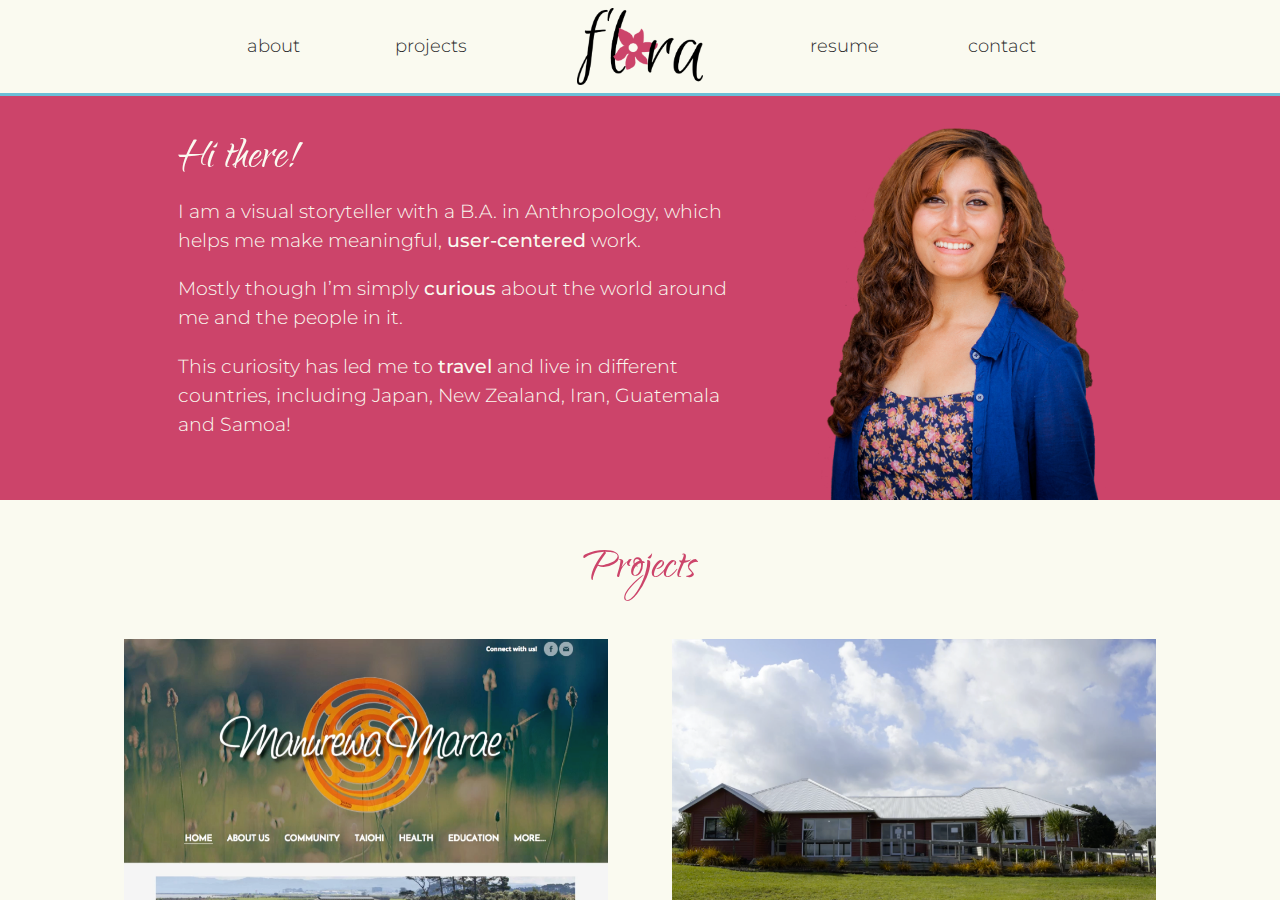
==== commit 58aecc7e: "sticky nav and responsive work cards" ====
--- a/index.html
+++ b/index.html
@@ -22,163 +22,149 @@
         <![endif]-->
 
         <!-- Add your site or application content here -->
-        
-        <header id="mobile-header">
-            <h1 id="logo"><a href="#"><img src="img/flora-logo.png" alt="flora logo"></a></h1>
-                <ul class="nav">
-                    <li><a href="#about">about</a></li>
-                    <li><a href="#projects">projects</a></li>
-                    <li><a href="#contact">contact</a></li>
-                </ul>
-        </header>
+        <div class="fixed-nav-wrapper">
+            <header id="mobile-header">
+                <h1 id="logo"><a href="#"><img src="img/flora-logo.png" alt="flora logo"></a></h1>
+                    <ul class="nav">
+                        <li><a href="#about">about</a></li>
+                        <li><a href="#projects">projects</a></li>
+                        <li><a href="#contact">contact</a></li>
+                    </ul>
+            </header>
 
-        <!--<header id="header">
-            <nav>
-            <ul>
-                <li><a href="#about">about</a></li>
-                <li><a href="#projects">projects</a></li>
-                <li id="logo"><a href="index.html"><img src="img/flora-logo.png" id="logo" alt="flora logo"></a></li>
-                <li><a href="https://drive.google.com/file/d/0B3CVqld6lpgDQUM4UW9wa2tUMTQ/view?usp=sharing
-" target="_blank">resume</a></li>
-                <li><a href="#contact">contact</a></li>
-            </ul>
-            </nav>
-        </header>-->
+            <header id="header">
+                <div id="nav-wrapper">
+                    <ul class="left-nav">
+                        <li><a href="#about">about</a></li>
+                        <li><a href="#projects">projects</a></li>
+                    </ul>
 
-        <header id="header">
-            <div id="nav-wrapper">
-                <ul class="left-nav">
-                    <li><a href="#about">about</a></li>
-                    <li><a href="#projects">projects</a></li>
-                </ul>
+                    <figure class="logo">
+                        <a href="#"><img src="img/flora-logo.png" alt="flora logo"></a>
+                    </figure>
 
-                <figure class="logo">
-                    <a href="#"><img src="img/flora-logo.png" alt="flora logo"></a>
-                </figure>
+                    <ul class="right-nav">
+                        <li><a href="https://drive.google.com/file/d/0B3CVqld6lpgDQUM4UW9wa2tUMTQ/view?usp=sharing
+            " target="_blank">resume</a></li>
+                        <li><a href="#contact">contact</a></li>
+                    </ul>
+                </div>
+            </header>       
 
-                <ul class="right-nav">
-                    <li><a href="https://drive.google.com/file/d/0B3CVqld6lpgDQUM4UW9wa2tUMTQ/view?usp=sharing
-        " target="_blank">resume</a></li>
-                    <li><a href="#contact">contact</a></li>
-                </ul>
-            </div>
-        </header>       
-
-
-
-        <main>
-            <section id="mobile-about">
-                <article class="about-description">
-                    <h1>Hi there!</h1>
-                    <figure class="about-photo">
-                        <img src="img/mobile-photo.png" alt="flora photo">
-                    </figure>                    
-                    <p>I am a visual storyteller with a B.A. in Anthropology, which helps me make meaningful, <span>user-centered</span> work.</p>
-                    <p>Mostly though I’m simply <span>curious</span> about the world around me and the people in it.</p>
-                    <p>This curiosity has led me to <span>travel</span> and live in different countries, including Japan, New Zealand, Iran, Guatemala and Samoa!</p>
-                    <a href="https://drive.google.com/file/d/0B3CVqld6lpgDQUM4UW9wa2tUMTQ/view?usp=sharing
-" target="_blank"><button class="btn">Resume</button></a>
-                </article>
-                <div class="border"></div>
-            </section>
-
-            <section id="desktop-about">
-                <div class="about-wrapper">
+            <main>
+                <section id="mobile-about">
                     <article class="about-description">
                         <h1>Hi there!</h1>
+                        <figure class="about-photo">
+                            <img src="img/mobile-photo.png" alt="flora photo">
+                        </figure>                    
                         <p>I am a visual storyteller with a B.A. in Anthropology, which helps me make meaningful, <span>user-centered</span> work.</p>
                         <p>Mostly though I’m simply <span>curious</span> about the world around me and the people in it.</p>
                         <p>This curiosity has led me to <span>travel</span> and live in different countries, including Japan, New Zealand, Iran, Guatemala and Samoa!</p>
+                        <a href="https://drive.google.com/file/d/0B3CVqld6lpgDQUM4UW9wa2tUMTQ/view?usp=sharing
+        " target="_blank"><button class="btn">Resume</button></a>
                     </article>
-                    <figure class="about-photo">
-                        <img src="img/photo-no-bkgd.png" alt="flora photo">
-                        <!--<img src="img/photo-circle.png" alt="flora photo">-->
-                    </figure>
-                </div>
-            </section>
+                    <div class="border"></div>
+                </section>
 
-            <section id="projects">
-                <h1>Projects</h1>
-                <div class="work-wrapper">
-                    <div class="work-grid">
-                        <div class="work-card">
-                            <img src="img/work-card-mm.png" alt="website revamped preview photo">
-                            <article class="work-info">
-                                <h3>Website Revamp</h3>
-                                <p>Created the structure for a more streamlined and user-friendly website</p>
-                                <ul>
-                                    <li>Information Architecture</li>
-                                    <li id="ux">UX</li>
-                                    <br><li>Design4Good</li>
-                                    <li>Ethnographic Research</li></br>
-                                </ul>
-                            </article>
-                        </div>
-                        <div class="work-card">
-                            <img src="img/work-card-oranga.png" alt="promotional videos preview photo">
-                            <article class="work-info">
-                                <h3>Promotional Videos</h3>
-                                <p>Directed and edited videos for an <br>on-site holistic health clinic</br></p>
-                                <ul>
-                                    <li>Final Cut Pro</li>
-                                    <li>Video Editing</li>
-                                    <br><li>Marketing</li>
-                                    <li>Alternative Medicine</li></br>
-                                </ul>
-                            </article>
-                        </div>
-                        <div class="work-card">
-                            <img src="img/work-card-cafe.png" alt="coffee shop brand preview photo">
-                            <article class="work-info">
-                                <h3>Coffee Shop Brand</h3>
-                                <p>Designed a brand identity, including logo, style guide and landing page</p>
-                                <ul>
-                                    <li>Visual Design</li>
-                                    <li>Photoshop</li>
-                                    <li>Illustrator</li>
-                                    <br><li>InDesign</li>
-                                    <li>Wireframes</li></br>
-                                </ul>
-                            </article>
-                        </div>
-                        <div class="work-card">
-                            <!--<div class="work-photo-preview" id="coming-soon"></div>-->
-                            <img src="img/work-card-coming.png" alt="coming soon">
-                            <article class="work-info">
-                                <h3>Company Website</h3>
-                                <p>Developing and designing a website for a clinical research company</p>
-                                <ul>
-                                    <li>WordPress</li>
-                                    <li>PHP</li>
-                                    <li>HTML</li>
-                                    <br><li>Responsive Web Design</li>
-                                    <li>CSS</li></br>
-                                </ul>
-                            </article>
+                <section id="about">
+                    <div class="about-wrapper">
+                        <article class="about-description">
+                            <h1>Hi there!</h1>
+                            <p>I am a visual storyteller with a B.A. in Anthropology, which helps me make meaningful, <span>user-centered</span> work.</p>
+                            <p>Mostly though I’m simply <span>curious</span> about the world around me and the people in it.</p>
+                            <p>This curiosity has led me to <span>travel</span> and live in different countries, including Japan, New Zealand, Iran, Guatemala and Samoa!</p>
+                        </article>
+                        <figure class="about-photo">
+                            <img src="img/photo-no-bkgd.png" alt="flora photo">
+                            <!--<img src="img/photo-circle.png" alt="flora photo">-->
+                        </figure>
+                    </div>
+                </section>
+
+                <section id="projects">
+                    <h1>Projects</h1>
+                    <div class="work-wrapper">
+                        <div class="work-grid">
+                            <div class="work-card">
+                                <img src="img/work-card-mm.png" alt="website revamped preview photo">
+                                <article class="work-info">
+                                    <h3>Website Revamp</h3>
+                                    <p>Created the structure for a more streamlined and user-friendly site</p>
+                                    <ul>
+                                        <li>Information Architecture</li>
+                                        <li id="ux">UX</li>
+                                        <br><li>Design4Good</li>
+                                        <li>Ethnographic Research</li></br>
+                                    </ul>
+                                </article>
+                            </div>
+                            <div class="work-card">
+                                <img src="img/work-card-oranga.png" alt="promotional videos preview photo">
+                                <article class="work-info">
+                                    <h3>Promotional Videos</h3>
+                                    <p>Directed and edited videos for a community holistic health clinic</p>
+                                    <ul>
+                                        <li>Final Cut Pro</li>
+                                        <li>Video Editing</li>
+                                        <br><li>Marketing</li>
+                                        <li>Alternative Medicine</li></br>
+                                    </ul>
+                                </article>
+                            </div>
+                            <div class="work-card">
+                                <img src="img/work-card-cafe.png" alt="coffee shop brand preview photo">
+                                <article class="work-info">
+                                    <h3>Coffee Shop Brand</h3>
+                                    <p>Designed a brand identity, including logo, style guide and landing page</p>
+                                    <ul>
+                                        <li>Visual Design</li>
+                                        <li>Photoshop</li>
+                                        <li>Illustrator</li>
+                                        <br><li>InDesign</li>
+                                        <li>Wireframes</li></br>
+                                    </ul>
+                                </article>
+                            </div>
+                            <div class="work-card">
+                                <!--<div class="work-photo-preview" id="coming-soon"></div>-->
+                                <img src="img/work-card-coming.png" alt="coming soon">
+                                <article class="work-info">
+                                    <h3>Company Website</h3>
+                                    <p>Developing and designing a website for a clinical research company</p>
+                                    <ul>
+                                        <li>WordPress</li>
+                                        <li>PHP</li>
+                                        <li>HTML</li>
+                                        <br><li>Responsive Web Design</li>
+                                        <li>CSS</li></br>
+                                    </ul>
+                                </article>
+                            </div>
                         </div>
                     </div>
-                </div>
-                <a href="#" class="back-to-top">
-                    <img src="img/scroll-to-top.svg">
-                </a>
-            </section>
-            
+                    <a href="#" class="back-to-top">
+                        <img src="img/scroll-to-top.svg">
+                    </a>
+                </section>
+                
 
-            <footer id="contact">
-                <h2>I'd love to help you tell your story!</h2>
-                    <a href="mailto:flora.massah@gmail.com"><i class="fa fa-envelope-o fa-lg"></i>sayhello@floramassah.com</a>
-                    <ul>
-                        <li><a href="https://github.com/felor22" target="_blank"><img src="img/social-github.svg" alt="github icon"/></a></li>
-                        <li><a href="https://www.linkedin.com/in/floramassah" target="_blank"><img src="img/social-linkedin.svg" alt="linkedin icon"/></a></li>
-                        <li><a href="https://www.behance.net/floramassa47f7" target="_blank"><img src="img/social-behance.svg" alt="behance icon"/></a></li>
-                    </ul>
-                    <ul>
-                        <li><a href="https://vimeo.com/floramassah" target="_blank"><img src="img/social-vimeo.svg" alt="vimeo icon"/></a></li>
-                        <li><a href="https://www.pinterest.com/felor22/" target="_blank"><img src="img/social-pinterest.svg" alt="pinterest icon"/></a></li>
-                        <li><a href="https://500px.com/floramassah" target="_blank"><img src="img/social-pixels.svg" alt="five hundred pixels icon"/></a></li>         
-                    </ul>
-                    <p>© Flora Massah 2017</p>
-            </footer>
+                <footer id="contact">
+                    <h2>I'd love to help you tell your story!</h2>
+                        <a href="mailto:flora.massah@gmail.com"><i class="fa fa-envelope-o fa-lg"></i>sayhello@floramassah.com</a>
+                        <ul>
+                            <li><a href="https://github.com/felor22" target="_blank"><img src="img/social-github.svg" alt="github icon"/></a></li>
+                            <li><a href="https://www.linkedin.com/in/floramassah" target="_blank"><img src="img/social-linkedin.svg" alt="linkedin icon"/></a></li>
+                            <li><a href="https://www.behance.net/floramassa47f7" target="_blank"><img src="img/social-behance.svg" alt="behance icon"/></a></li>
+                        </ul>
+                        <ul>
+                            <li><a href="https://vimeo.com/floramassah" target="_blank"><img src="img/social-vimeo.svg" alt="vimeo icon"/></a></li>
+                            <li><a href="https://www.pinterest.com/felor22/" target="_blank"><img src="img/social-pinterest.svg" alt="pinterest icon"/></a></li>
+                            <li><a href="https://500px.com/floramassah" target="_blank"><img src="img/social-pixels.svg" alt="five hundred pixels icon"/></a></li>         
+                        </ul>
+                        <p>© Flora Massah 2017</p>
+                </footer>
+            </div>
 
         </main>
 
--- a/css/main.css
+++ b/css/main.css
@@ -161,7 +161,7 @@
 }
 
 header img {
-    max-width: 40%;
+    max-width: 30%;
     height: auto;
 }
 
@@ -183,13 +183,6 @@
 }
 
 /* Main Content ================================== */
-/*main {
-    width: 96%;
-    padding: 0 2%;
-    margin: auto;
-    max-width: 960px;
-}*/
-
 main {
     width: 100%;
     padding: 0;
@@ -197,7 +190,7 @@
 }
 
 /* About ============================== */
-#desktop-about {
+#about {
     display: none;
 }
 
@@ -310,12 +303,6 @@
     z-index: 100;    
 }
 
-/*#coming-soon {
-    width: 100%;
-    height: auto;
-    background-color: #cc446a;
-}*/
-
 /* Footer ============================== */
 
 footer {
@@ -439,181 +426,89 @@
 @media only screen and (min-width: 768px) {
     /* Style adjustments for viewports that meet the condition */
 
+/* Global ============================== */ 
+html, body, .fixed-nav-wrapper {
+    height: 100%;
+}
+
+.fixed-nav-wrapper {
+    display: flex;
+    flex-direction: column;
+}
+
+main {
+    flex: 1 1 auto;
+    position: relative;
+    overflow-y: auto;
+}
+
 /* Nav Flexbox ============================== */ 
     #mobile-header {
         display: none;
     }
 
-    /*#logo {
-        margin-right: 0;
-        padding-right: 0;
-        max-width: 60%;
-    }*/
-
     #header {
         display: flex;
         justify-content: center;
         width: 100%;
+        flex: 0 0 auto;
+        background-color: #fafaf0;
+        border-bottom: 3px solid #6BBFD8;
     }
 
     #nav-wrapper {
         display: flex;
         max-width: 960px;
+    }
+
+    .logo {
+        margin: 0.5em 0;
+        text-align: center;
+        width: 40%;
     }
 
     .logo img {
         max-width: 50%;
+        margin: 0;
+        padding: 0;
+    }
+
+    .logo a {
+        padding: 0;
+        margin: 0;
     }
 
     #header ul {
         width: 50%;
         display: flex;
+        justify-content: space-around;
     }
 
     #header li {
         list-style: none;
         display: inline;
-    }
-
-    #left-nav {
-        order: 1;
-    }
-
-    #right-nav {
-        order: 3;
-    }
-
-
-    #header a {
-        margin-right: 3em;
         display: flex;
         align-items: center;
-    }
-
-    /*header ul {
-        margin: 0;
-        padding: 0;
-        list-style: none;
-        display: flex;
-        /*flex-wrap: wrap;
-        justify-content: space-around;
-    }
-
-    header a {
-        padding: 1.25em 1.5em;
-        display: flex;
-        align-items: center;
-    }
-
-    header a:hover {
+        font-size: 1.1em;
+        font-weight: 300;
+    }
+
+    #header a:hover {
         color: #cc446a;
-    }
-
-    header img {
-        width: 30%;
-        height: auto;
-    }*/
-
-
-
-/* Nav ==============================
-    #mobile-header {
-        display: none;
-    } 
-
-    #header {
-        display: block;
-    }
-
-    nav {
-        height: 100px;
-        top: 0;
-        left: 0;
-        border-bottom: 3px solid #cc446a;
-    }
-
-    nav ul {
-        list-style: none;
-        text-align: center;
-        margin-right: 1em;
-    }
-    
-    nav ul li {
-        display: inline-block;
-        vertical-align: middle;
-        margin-right: 1em;
-    }
-
-    nav a:hover {
-        color: #cc446a;
-    }
-    
-
-    #header img {
-        width: 20%;
-        height: auto;
-        margin: 0;
-        padding: 0;
-    }
-*\
-
-/* About Float ==============================
-     #mobile-about {
-        display: none;
-    }
-
-    #desktop-about {
-        display: block;
-        background-color: #cc446a;
-        margin: 0;
-        padding: 0;
-        width: 100%;
-        height: 350px;
-    }
-
-    .about-wrapper {
-        max-width: 960px;
-        height: auto;
-        margin: 0 auto;
-        padding: 0;
-    }
-
-    .about-description {
-        width: 50%;
-        float: left;
-        color: #fafaf0;
-        padding-left: 3em;
-    }
-    
-    .about-description h1 {
-        color: #fafaf0;
-        margin-bottom: 0;
-        margin-top: 0.5em;
-    } 
-
-    .about-description p {
-        margin-top: 0;
-        font-size: 1.1em;
-    }
-
-    span {
-        font-weight: 500;
-    }
-
-    .about-photo {
-        float: left;
-        width: 30%;
-        height: auto;
-        padding-top: 3em;
-        margin-bottom: 0;
-    }*/
+        font-weight: 400;
+    }
+
+    .right-nav {
+        padding-left: 0;
+        padding-right: 40px;
+    }
 
     /* About ============================== */
     #mobile-about {
         display: none;
     }
 
-    #desktop-about {
+    #about {
         display: flex;
         background-color: #cc446a;
         margin: 0;
@@ -656,7 +551,7 @@
         height: auto;
         padding-top: 2em;
         align-items: flex-end;
-        margin-left: 6em;
+        margin-left: 4em;
     }
 
 /* Projects ============================== */
@@ -664,7 +559,6 @@
         display: flex;
         width: 100%;
         justify-content: center;
-        /*background-image: url("bkgd-icons.png");*/
     }
 
     #projects h1 {
@@ -679,7 +573,7 @@
     }
 
     .work-card {
-        width: 310px;
+        width: 45%;
         height: auto;
         margin-right: 1em;
     }
@@ -711,14 +605,10 @@
 
 @media only screen and (min-width: 900px) {
 
-/* Nav ============================== */   
+/* Nav ==============================    
     #header {
         border-bottom: 2px solid #cc446a;
-    }
-
-    .logo img {
-        max-width: 0%;
-    }
+    }*/
 
 /* About ============================== */
     .about-description p {
@@ -727,8 +617,26 @@
 
 /* Projects ============================== */   
     .work-card {
-        margin-right: 2.5em;
-        margin-left: 2.5em;
+        margin: 2em;
+        width: 42%;
+    }
+
+    #projects h1 {
+        margin-bottom: 0;
+    }
+
+    .work-card h3 {
+        font-size: 1.3em;
+    }
+
+    .work-card p {
+        font-size: 1.15em;
+    }
+
+    .work-info li {
+        font-size: 0.9em;
+        padding: 0.4em;
+        line-height: 2.8em;
     }
 
 /* Footer ============================== */   
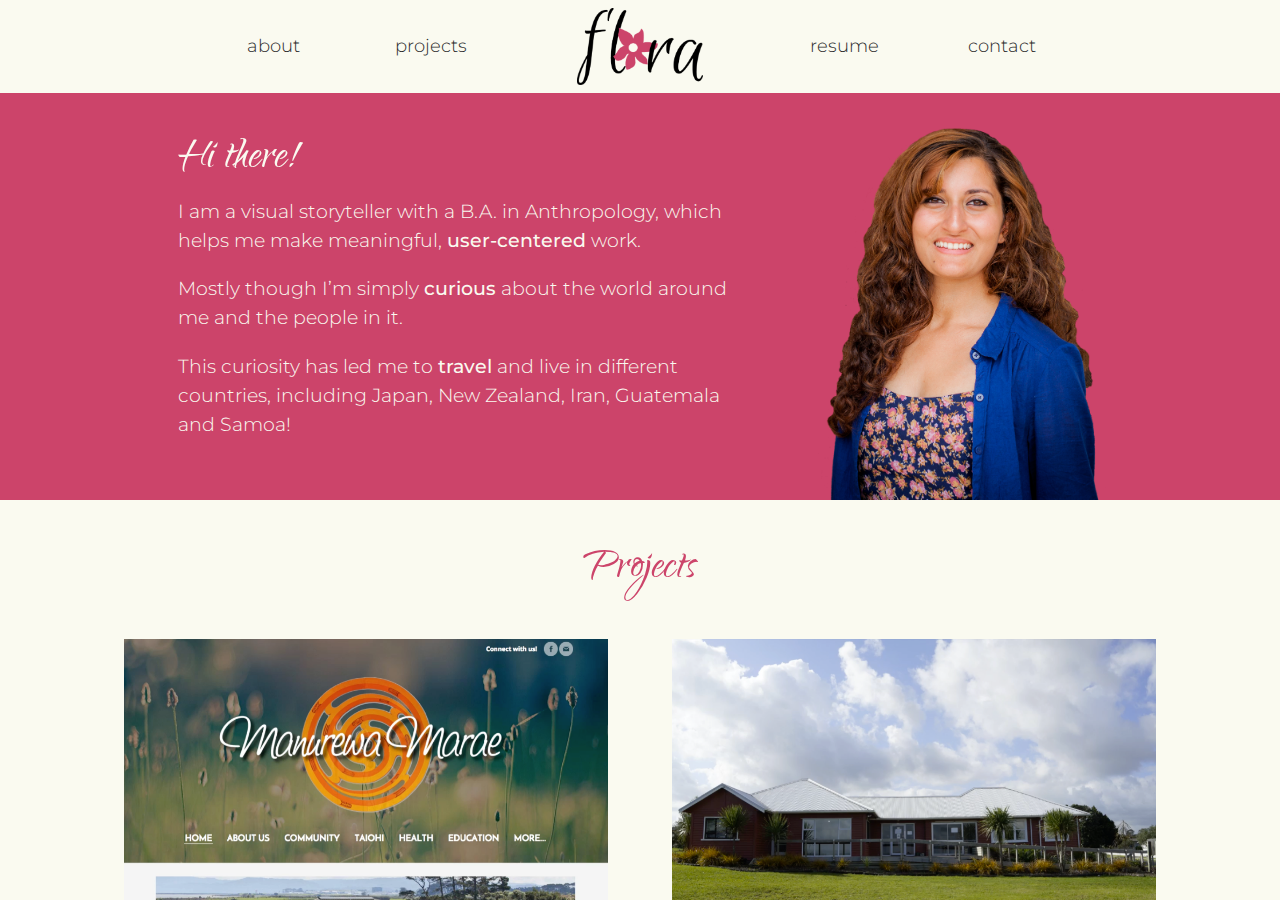
==== commit 6750310c: "added marae project page" ====
--- a/index.html
+++ b/index.html
@@ -44,8 +44,7 @@
                     </figure>
 
                     <ul class="right-nav">
-                        <li><a href="https://drive.google.com/file/d/0B3CVqld6lpgDQUM4UW9wa2tUMTQ/view?usp=sharing
-            " target="_blank">resume</a></li>
+                        <li><a href="img/resume.pdf" target="_blank">resume</a></li>
                         <li><a href="#contact">contact</a></li>
                     </ul>
                 </div>
@@ -87,7 +86,7 @@
                     <div class="work-wrapper">
                         <div class="work-grid">
                             <div class="work-card">
-                                <img src="img/work-card-mm.png" alt="website revamped preview photo">
+                                <a href="work/marae.html"><img src="img/work-card-mm.png" alt="website revamped preview photo"></a>
                                 <article class="work-info">
                                     <h3>Website Revamp</h3>
                                     <p>Created the structure for a more streamlined and user-friendly site</p>
@@ -150,7 +149,7 @@
                 
 
                 <footer id="contact">
-                    <h2>I'd love to help you tell your story!</h2>
+                    <h4>I'd love to help you tell your story!</h4>
                         <a href="mailto:flora.massah@gmail.com"><i class="fa fa-envelope-o fa-lg"></i>sayhello@floramassah.com</a>
                         <ul>
                             <li><a href="https://github.com/felor22" target="_blank"><img src="img/social-github.svg" alt="github icon"/></a></li>
--- a/css/main.css
+++ b/css/main.css
@@ -128,13 +128,17 @@
     font-weight: normal;
 }
 
+/*h2 {
+    color: #fafaf0;
+}*/
+
 h3 {
     color: #fafaf0;
     font-size: 1.2em;
     font-weight: 400;
 }
 
-h2 {
+h4 {
     color: #fafaf0;
     font-size: 1.1em;
     font-weight: 400;
@@ -144,6 +148,14 @@
     width: 100%;
     height: auto;
 }
+
+figcaption {
+    padding: 1%;
+    font-size: 0.9em;
+    font-style: italic;
+    text-align: center;
+}
+
 
 /* Header ======================================= */
 #header {
@@ -214,7 +226,7 @@
 }
 
 #mobile-about span {
-    color: #cc446a;
+    font-weight: 500;
 }
 
 .btn {
@@ -298,9 +310,10 @@
     position: fixed;
     bottom: 0;
     right: 0;
-    width: 10%;
+    width: 13%;
     height: auto;
-    z-index: 100;    
+    z-index: 100;
+    padding: 1em;
 }
 
 /* Footer ============================== */
@@ -342,6 +355,40 @@
     font-size: 0.8em;
     padding-top: 1em;
 }
+
+/* Project Page ============================== */
+.case-wrapper p, .case-wrapper h2, .case-wrapper h3 {
+    padding: 0 2%;
+}
+
+.intro {
+    color: #fafaf0;
+    background-color: #cc446a;
+    padding: 1% 0;
+    margin-top: 2em;
+}
+
+.intro #client {
+    font-weight: lighter;
+}
+
+#pink-title {
+    color: #cc446a;
+}
+
+.case-wrapper img {
+    border: 1px solid #cc446a;
+    padding-top: 0;
+    width: 100%;
+    height: auto;
+    margin-bottom: 1em;
+}
+
+
+
+
+
+
 
 /* ==========================================================================
    Helper classes
@@ -423,7 +470,7 @@
    Modify as content requires.
    ========================================================================== */
 
-@media only screen and (min-width: 768px) {
+@media only screen and (min-width: 48em) {
     /* Style adjustments for viewports that meet the condition */
 
 /* Global ============================== */ 
@@ -432,12 +479,19 @@
 }
 
 .fixed-nav-wrapper {
+    display: -webkit-box;
+    display: -ms-flexbox;
     display: flex;
-    flex-direction: column;
+    -webkit-box-orient: vertical;
+    -webkit-box-direction: normal;
+        -ms-flex-direction: column;
+            flex-direction: column;
 }
 
 main {
-    flex: 1 1 auto;
+    -webkit-box-flex: 1;
+        -ms-flex: 1 1 auto;
+            flex: 1 1 auto;
     position: relative;
     overflow-y: auto;
 }
@@ -448,15 +502,23 @@
     }
 
     #header {
+        display: -webkit-box;
+        display: -ms-flexbox;
         display: flex;
-        justify-content: center;
+        -webkit-box-pack: center;
+            -ms-flex-pack: center;
+                justify-content: center;
         width: 100%;
-        flex: 0 0 auto;
+        -webkit-box-flex: 0;
+            -ms-flex: 0 0 auto;
+                flex: 0 0 auto;
         background-color: #fafaf0;
-        border-bottom: 3px solid #6BBFD8;
+        border-bottom: 3px solid #cc446a;
     }
 
     #nav-wrapper {
+        display: -webkit-box;
+        display: -ms-flexbox;
         display: flex;
         max-width: 960px;
     }
@@ -480,15 +542,22 @@
 
     #header ul {
         width: 50%;
+        display: -webkit-box;
+        display: -ms-flexbox;
         display: flex;
-        justify-content: space-around;
+        -ms-flex-pack: distribute;
+            justify-content: space-around;
     }
 
     #header li {
         list-style: none;
         display: inline;
+        display: -webkit-box;
+        display: -ms-flexbox;
         display: flex;
-        align-items: center;
+        -webkit-box-align: center;
+            -ms-flex-align: center;
+                align-items: center;
         font-size: 1.1em;
         font-weight: 300;
     }
@@ -509,14 +578,20 @@
     }
 
     #about {
+        display: -webkit-box;
+        display: -ms-flexbox;
         display: flex;
         background-color: #cc446a;
         margin: 0;
         padding: 0;
-        justify-content: center;
+        -webkit-box-pack: center;
+            -ms-flex-pack: center;
+                justify-content: center;
     }
 
     .about-wrapper {
+        display: -webkit-box;
+        display: -ms-flexbox;
         display: flex;
         max-width: 960px;
     }
@@ -546,19 +621,27 @@
     }
 
     .about-photo {
+        display: -webkit-box;
+        display: -ms-flexbox;
         display: flex;
         width: 30%;
         height: auto;
         padding-top: 2em;
-        align-items: flex-end;
+        -webkit-box-align: end;
+            -ms-flex-align: end;
+                align-items: flex-end;
         margin-left: 4em;
     }
 
 /* Projects ============================== */
     .work-wrapper {
+        display: -webkit-box;
+        display: -ms-flexbox;
         display: flex;
         width: 100%;
-        justify-content: center;
+        -webkit-box-pack: center;
+            -ms-flex-pack: center;
+                justify-content: center;
     }
 
     #projects h1 {
@@ -567,15 +650,106 @@
 
     .work-grid {
         width: 90%;
+        display: -webkit-box;
+        display: -ms-flexbox;
         display: flex;
-        justify-content: center;
-        flex-wrap: wrap;
+        -webkit-box-pack: center;
+            -ms-flex-pack: center;
+                justify-content: center;
+        -ms-flex-wrap: wrap;
+            flex-wrap: wrap;
     }
 
     .work-card {
-        width: 45%;
+        width: 47%;
         height: auto;
-        margin-right: 1em;
+        margin-right: 0.5em;
+        margin-left: 0.5em;
+    }
+
+    .back-to-top {
+        display: none;
+    }
+
+/* Footer ============================== */
+    footer h4 {
+        font-size: 1.4em;
+    }
+
+    footer a {
+        font-size: 1.3em;
+    }
+
+    footer img {
+        width: 7%;
+        height: auto;
+    }
+
+/* Project Page ============================== */
+    .intro {
+        margin: 0;
+    }
+
+    /*.intro h2, .intro h3, .intro p {
+        padding: 0 10%;
+    }*/
+
+    .intro-wrapper {
+        max-width: 1200px;
+        margin: 0 auto;
+    }
+
+   .case-images {
+        display: inline-block;
+    }
+
+    .case-wrapper img {
+        margin-bottom: 0;
+    }
+
+    #left {
+        width: 47.5%;
+        float: left;
+        padding: 0;
+        margin-left: 0.5em;
+        margin-right: 0.5em;
+    }
+
+    .process, .results {
+        max-width: 1200px;
+        margin: 0 auto;
+        padding: 0 2%;
+    }
+
+    #pink-title {
+        margin-top: 0;
+    }
+
+    #mm-new {
+        margin-bottom: 8%;
+        width: 80%;
+        height: auto;
+    }
+}
+
+
+
+@media only screen and (min-width: 900px) {
+
+/* Nav ==============================    
+    #header {
+        border-bottom: 2px solid #cc446a;
+    }*/
+
+/* About ============================== */
+    .about-description p {
+        font-size: 1.1em;
+    }
+
+/* Projects ============================== */   
+    .work-card {
+        margin: 2em;
+        width: 42%;
     }
 
     .work-card:hover {
@@ -584,43 +758,6 @@
         cursor: pointer;
     }
 
-    .back-to-top {
-        display: none;
-    }
-
-/* Footer ============================== */
-    footer h2 {
-        font-size: 1.4em;
-    }
-
-    footer a {
-        font-size: 1.3em;
-    }
-
-    footer img {
-        width: 7%;
-        height: auto;
-    }
-}  
-
-@media only screen and (min-width: 900px) {
-
-/* Nav ==============================    
-    #header {
-        border-bottom: 2px solid #cc446a;
-    }*/
-
-/* About ============================== */
-    .about-description p {
-        font-size: 1.1em;
-    }
-
-/* Projects ============================== */   
-    .work-card {
-        margin: 2em;
-        width: 42%;
-    }
-
     #projects h1 {
         margin-bottom: 0;
     }
@@ -639,13 +776,14 @@
         line-height: 2.8em;
     }
 
+
 /* Footer ============================== */   
     footer img {
         width: 5%;
         height: auto;
     }
 
-    footer h2 {
+    footer h4 {
         font-size: 1.5em;
     }
 
